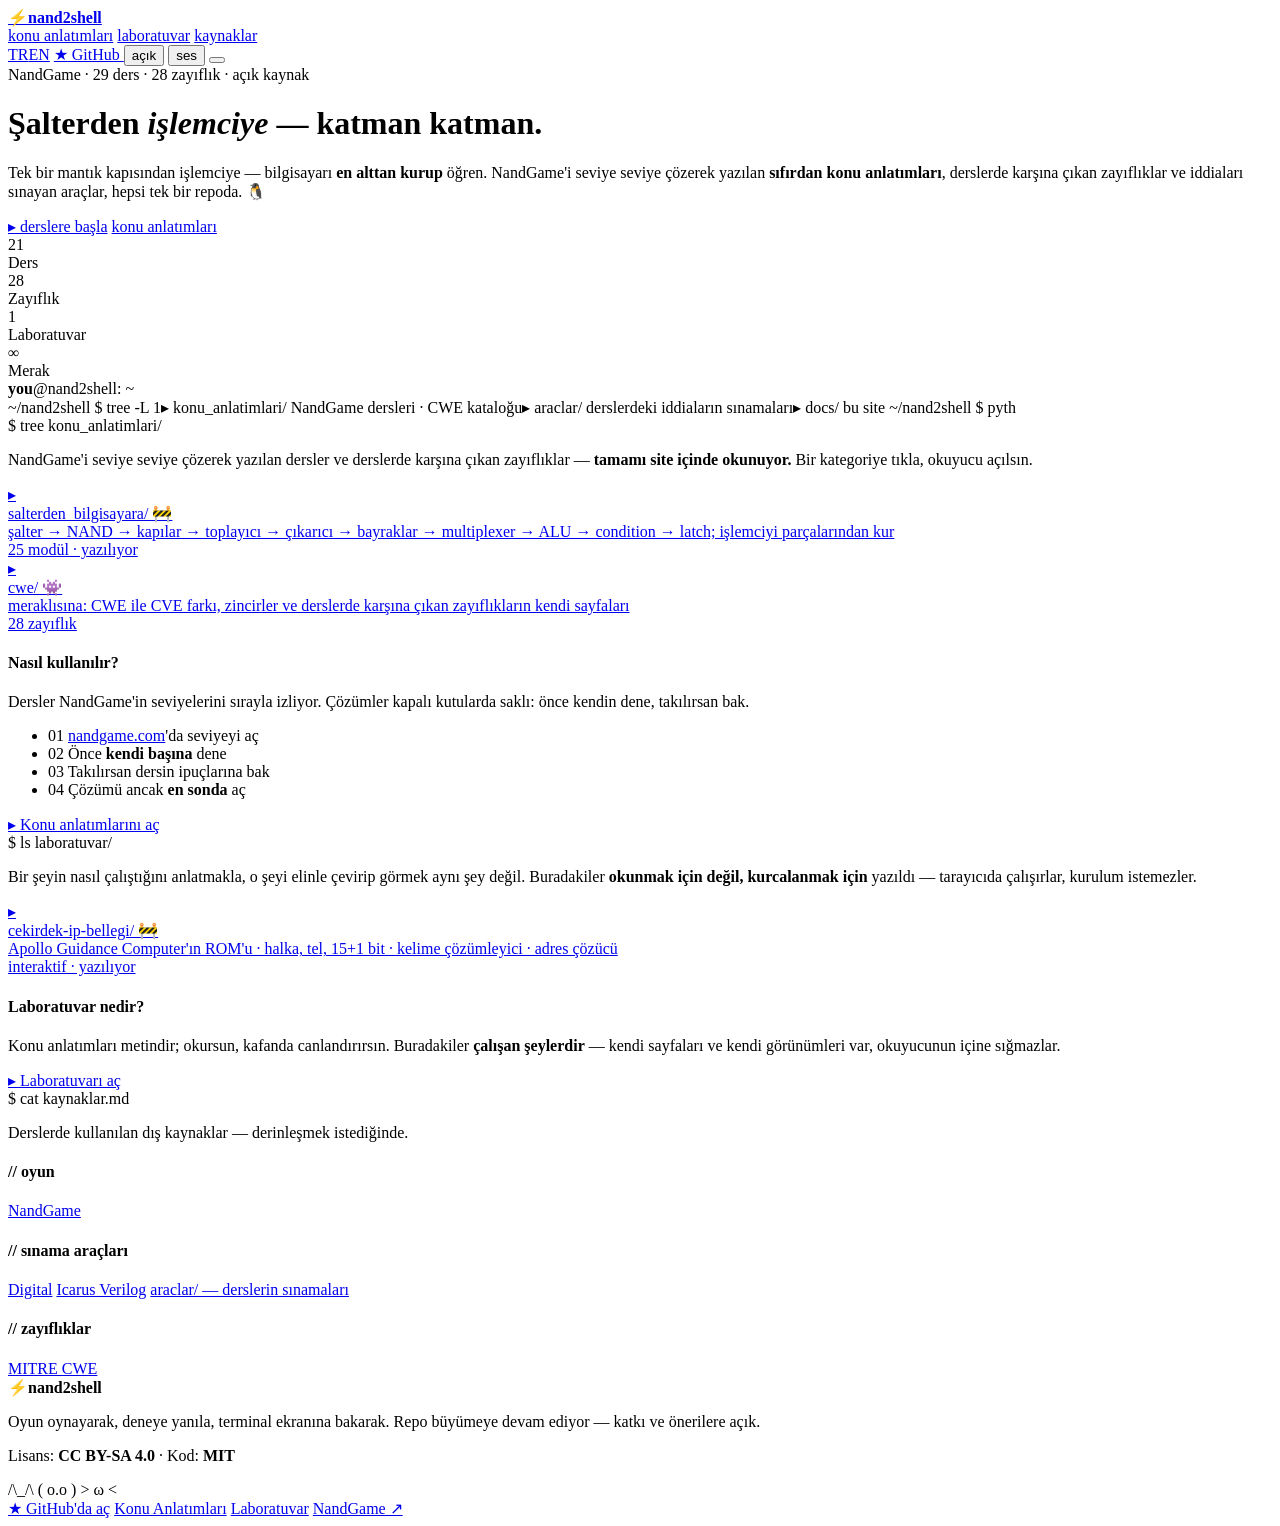
==== docs/index.html @ ea368291 "Processor ünitesinin üçüncü dersi 24 Control Selector'ı ekledim Co-Authored-By: Claude Opus 5.5 <nor" ====
<!DOCTYPE html>
<html lang="tr">
<head>
<meta charset="UTF-8" />
<meta name="viewport" content="width=device-width, initial-scale=1.0" />
<title>nand2shell — terminale bakarak öğren</title>
<meta name="description" content="NandGame'i seviye seviye çözerek şalterden işlemciye giden dersler ve derslerde karşına çıkan zayıflıklar." />
<link rel="preconnect" href="https://fonts.googleapis.com" />
<link rel="preconnect" href="https://fonts.gstatic.com" crossorigin />
<link href="https://fonts.googleapis.com/css2?family=JetBrains+Mono:ital,wght@0,400;0,500;0,600;0,700;0,800;1,400&display=swap" rel="stylesheet" />
<link rel="stylesheet" href="assets/styles.css" />
<script src="assets/theme.js"></script>
</head>
<body>

<!-- ============ NAV ============ -->
<nav class="nav">
  <div class="nav-inner">
    <a class="brand" href="#top">
      <span class="pp">⚡</span><b>nand2shell</b>
    </a>
    <div class="nav-links">
      <a href="#konular">konu&nbsp;anlatımları</a>
      <a href="#laboratuvar">laboratuvar</a>
      <a href="#kaynaklar">kaynaklar</a>
    </div>
    <a class="nav-lang" href="eng/index.html" title="Switch to English"><span class="cur">TR</span><span class="oth">EN</span></a>
    <a class="nav-gh" href="https://github.com/waitaseC137/nand2shell" target="_blank" rel="noopener">
      <span>★</span> GitHub
    </a>
    <button class="theme-btn" id="themeBtn" title="Tema: açık / karanlık"><span class="sw"></span><span class="lbl">açık</span></button>
    <button class="theme-btn sfx-btn" id="sfxBtn" title="Menü sesleri"><span class="sw"></span><span class="lbl">ses</span></button>
    <button class="nav-burger" id="navBurger" aria-label="Menü" aria-expanded="false"><span></span><span></span><span></span></button>
  </div>
</nav>

<!-- ============ HERO ============ -->
<header class="hero" id="top">
  <div class="wrap hero-grid">
    <div class="hero-copy">
      <span class="hero-kicker"><span class="dot"></span> NandGame · 29 ders · 28 zayıflık · açık kaynak</span>
      <h1>Şalterden <em>işlemciye</em> <span class="pp">— katman katman.</span></h1>
      <p class="hero-lede">
        Tek bir mantık kapısından işlemciye — bilgisayarı <b>en alttan kurup</b> öğren.
        NandGame'i seviye seviye çözerek yazılan <b>sıfırdan konu anlatımları</b>, derslerde
        karşına çıkan zayıflıklar ve iddiaları sınayan araçlar, hepsi tek bir repoda. 🐧
      </p>
      <div class="hero-cta">
        <a class="btn btn-primary" href="konular.html#salterden_bilgisayara/00_buradan_basla.md">▸ derslere başla</a>
        <a class="btn btn-ghost" href="#konular">konu anlatımları</a>
      </div>
      <div class="hero-stats">
        <div class="hstat"><div class="n m">21</div><div class="l">Ders</div></div>
        <div class="hstat"><div class="n y">28</div><div class="l">Zayıflık</div></div>
        <div class="hstat"><div class="n g">1</div><div class="l">Laboratuvar</div></div>
        <div class="hstat"><div class="n">∞</div><div class="l">Merak</div></div>
      </div>
    </div>

    <div class="hero-term-wrap">
      <div class="term">
        <div class="term-bar">
          <span class="tl r"></span><span class="tl y"></span><span class="tl g"></span>
          <span class="tt"><b>you</b>@nand2shell: ~</span>
        </div>
        <div class="term-body" id="hero-term"></div>
      </div>
    </div>
  </div>
</header>

<!-- ============ KONU ANLATIMLARI ============ -->
<section class="band band-alt" id="konular">
  <div class="wrap reveal">
    <div class="sec-head"><span class="sig">$</span> <span class="cmd">tree</span> <span class="arg">konu_anlatimlari/</span></div>
    <p class="sec-sub">
      NandGame'i seviye seviye çözerek yazılan dersler ve derslerde karşına çıkan zayıflıklar —
      <b style="color:var(--fg)">tamamı site içinde okunuyor.</b> Bir kategoriye tıkla,
      okuyucu açılsın.
    </p>

    <div class="tree-grid">
      <div class="tree">
        <a class="tree-row" href="konular.html#salterden_bilgisayara/00_buradan_basla.md">
          <div class="nm"><span class="fold">▸</span><div><div class="lbl">salterden_bilgisayara/ 🚧</div><div class="ds">şalter → NAND → kapılar → toplayıcı → çıkarıcı → bayraklar → multiplexer → ALU → condition → latch; işlemciyi parçalarından kur</div></div></div>
          <span class="cnt">25 modül · yazılıyor</span>
        </a>
        <a class="tree-row" href="konular.html#cwe/README.md">
          <div class="nm"><span class="fold">▸</span><div><div class="lbl">cwe/ 👾</div><div class="ds">meraklısına: CWE ile CVE farkı, zincirler ve derslerde karşına çıkan zayıflıkların kendi sayfaları</div></div></div>
          <span class="cnt">28 zayıflık</span>
        </a>
      </div>

      <div class="tree-side">
        <h4>Nasıl kullanılır?</h4>
        <p>Dersler NandGame'in seviyelerini sırayla izliyor. Çözümler kapalı kutularda saklı: önce kendin dene, takılırsan bak.</p>
        <ul>
          <li><span class="b">01</span> <a href="https://nandgame.com" target="_blank" rel="noopener">nandgame.com</a>'da seviyeyi aç</li>
          <li><span class="b">02</span> Önce <b>kendi başına</b> dene</li>
          <li><span class="b">03</span> Takılırsan dersin ipuçlarına bak</li>
          <li><span class="b">04</span> Çözümü ancak <b>en sonda</b> aç</li>
        </ul>
        <a class="btn btn-primary" href="konular.html" style="margin-top:20px;width:100%;justify-content:center">▸ Konu anlatımlarını aç</a>
      </div>
    </div>
  </div>
</section>

<!-- ============ LABORATUVAR ============ -->
<section class="band" id="laboratuvar">
  <div class="wrap reveal">
    <div class="sec-head"><span class="sig">$</span> <span class="cmd">ls</span> <span class="arg">laboratuvar/</span></div>
    <p class="sec-sub">
      Bir şeyin nasıl çalıştığını anlatmakla, o şeyi elinle çevirip görmek aynı şey değil.
      Buradakiler <b style="color:var(--fg)">okunmak için değil, kurcalanmak için</b> yazıldı —
      tarayıcıda çalışırlar, kurulum istemezler.
    </p>

    <div class="tree-grid">
      <div class="tree">
        <a class="tree-row" href="laboratuvar/cekirdek-ip-bellegi/index.html">
          <div class="nm"><span class="fold">▸</span><div>
            <div class="lbl">cekirdek-ip-bellegi/ 🚧</div>
            <div class="ds">Apollo Guidance Computer'ın ROM'u · halka, tel, 15+1 bit · kelime çözümleyici · adres çözücü</div>
          </div></div>
          <span class="cnt">interaktif · yazılıyor</span>
        </a>
      </div>

      <div class="tree-side">
        <h4>Laboratuvar nedir?</h4>
        <p>Konu anlatımları metindir; okursun, kafanda canlandırırsın. Buradakiler <b>çalışan şeylerdir</b> — kendi sayfaları ve kendi görünümleri var, okuyucunun içine sığmazlar.</p>
        <a class="btn btn-primary" href="laboratuvar.html" style="margin-top:20px;width:100%;justify-content:center">▸ Laboratuvarı aç</a>
      </div>
    </div>
  </div>
</section>

<!-- ============ KAYNAKLAR ============ -->
<section class="band band-alt" id="kaynaklar">
  <div class="wrap reveal">
    <div class="sec-head"><span class="sig">$</span> <span class="cmd">cat</span> <span class="arg">kaynaklar.md</span></div>
    <p class="sec-sub">Derslerde kullanılan dış kaynaklar — derinleşmek istediğinde.</p>

    <div class="res-grid">
      <div class="res">
        <h4>// oyun</h4>
        <a href="https://nandgame.com" target="_blank" rel="noopener">NandGame</a>
      </div>
      <div class="res">
        <h4>// sınama araçları</h4>
        <a href="https://github.com/hneemann/Digital" target="_blank" rel="noopener">Digital</a>
        <a href="https://steveicarus.github.io/iverilog/" target="_blank" rel="noopener">Icarus Verilog</a>
        <a href="https://github.com/waitaseC137/nand2shell/tree/main/araclar" target="_blank" rel="noopener">araclar/ — derslerin sınamaları</a>
      </div>
      <div class="res">
        <h4>// zayıflıklar</h4>
        <a href="https://cwe.mitre.org" target="_blank" rel="noopener">MITRE CWE</a>
      </div>
    </div>
  </div>
</section>

<!-- ============ FOOTER ============ -->
<footer class="foot">
  <div class="wrap foot-grid">
    <div>
      <div class="brand"><span class="pp">⚡</span><b>nand2shell</b></div>
      <p>Oyun oynayarak, deneye yanıla, terminal ekranına bakarak. Repo büyümeye devam ediyor — katkı ve önerilere açık.</p>
      <p class="lic">Lisans: <b>CC BY-SA 4.0</b> · Kod: <b>MIT</b></p>
      <div class="foot-cat" id="footCat" aria-hidden="true"></div>
    </div>
    <div class="foot-links">
      <a href="https://github.com/waitaseC137/nand2shell" target="_blank" rel="noopener">★ GitHub'da aç</a>
      <a href="#konular">Konu Anlatımları</a>
      <a href="laboratuvar.html">Laboratuvar</a>
      <a href="https://nandgame.com" target="_blank" rel="noopener">NandGame ↗</a>
    </div>
  </div>
</footer>

<script src="assets/app.js"></script>
<script src="assets/sfx.js"></script>
</body>
</html>
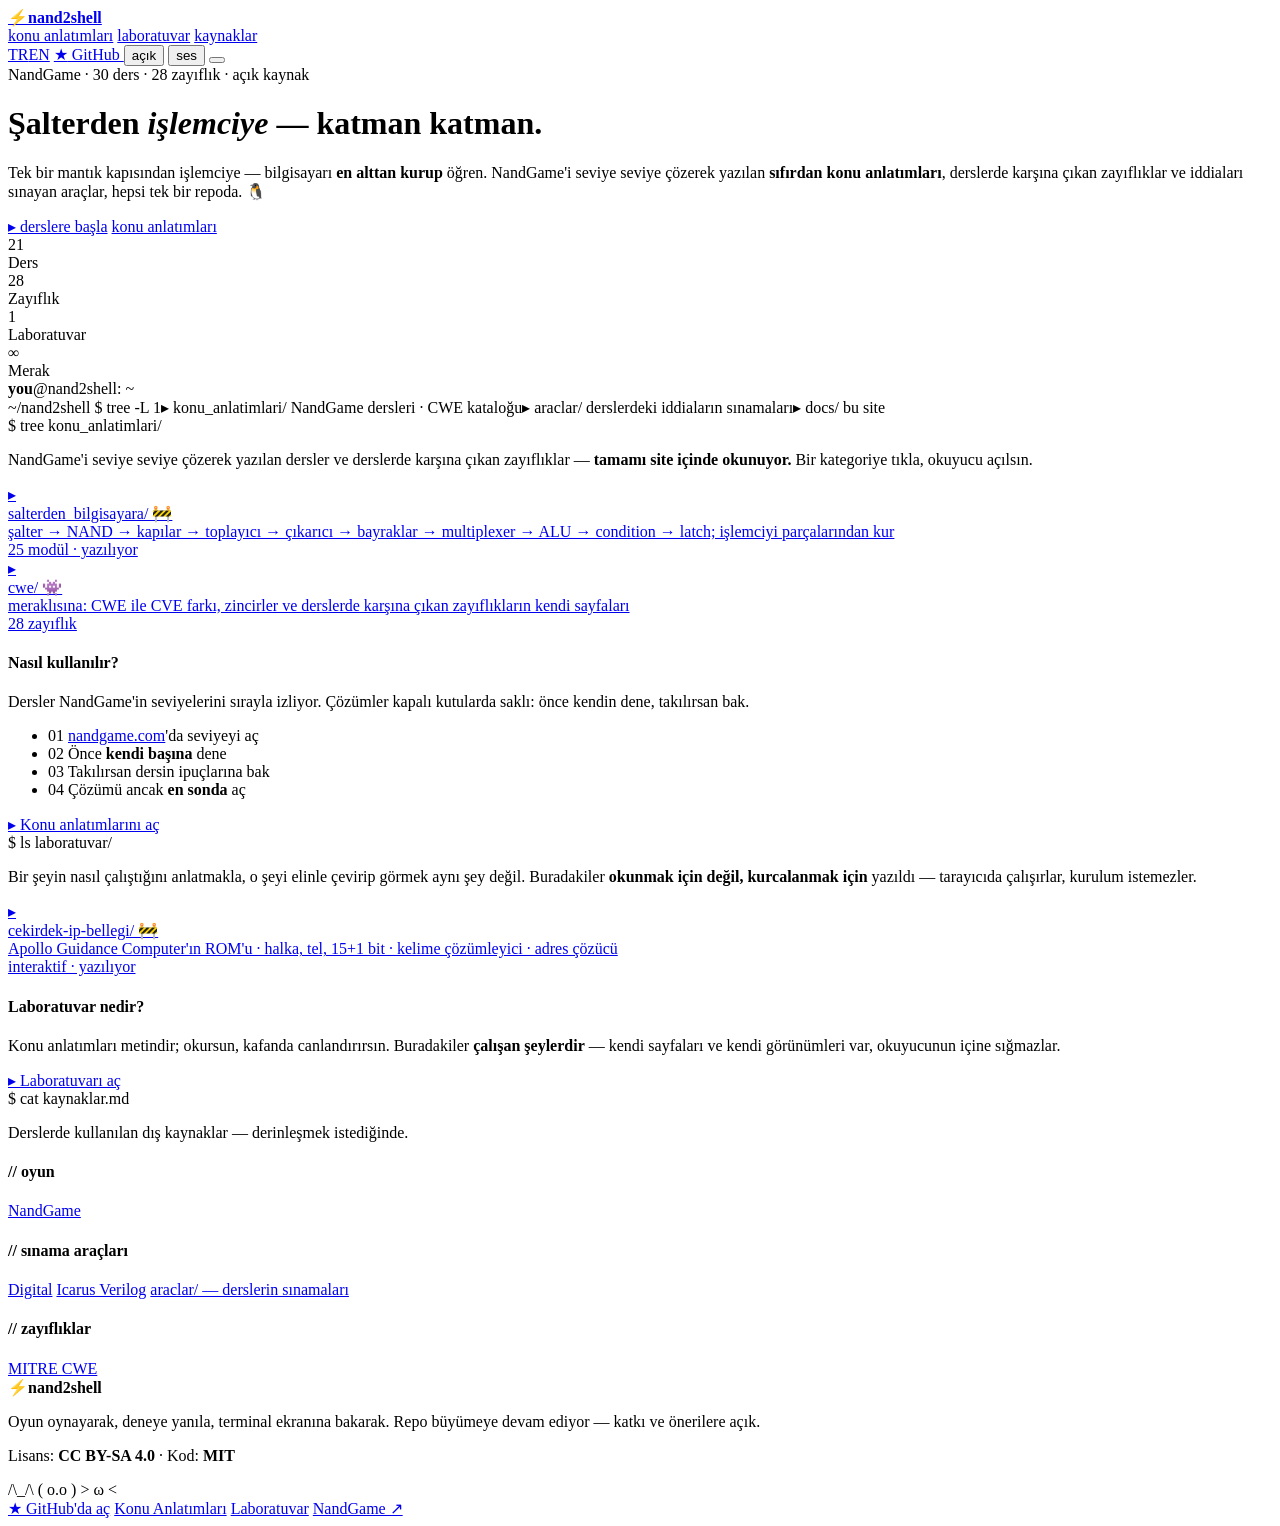
==== commit 1ddb645f: "Processor ünitesinin dördüncü dersi 25 Control Unit'i ekledim Co-Authored-By: Claude Opus 5.5 <norep" ====
--- a/docs/index.html
+++ b/docs/index.html
@@ -38,7 +38,7 @@
 <header class="hero" id="top">
   <div class="wrap hero-grid">
     <div class="hero-copy">
-      <span class="hero-kicker"><span class="dot"></span> NandGame · 29 ders · 28 zayıflık · açık kaynak</span>
+      <span class="hero-kicker"><span class="dot"></span> NandGame · 30 ders · 28 zayıflık · açık kaynak</span>
       <h1>Şalterden <em>işlemciye</em> <span class="pp">— katman katman.</span></h1>
       <p class="hero-lede">
         Tek bir mantık kapısından işlemciye — bilgisayarı <b>en alttan kurup</b> öğren.
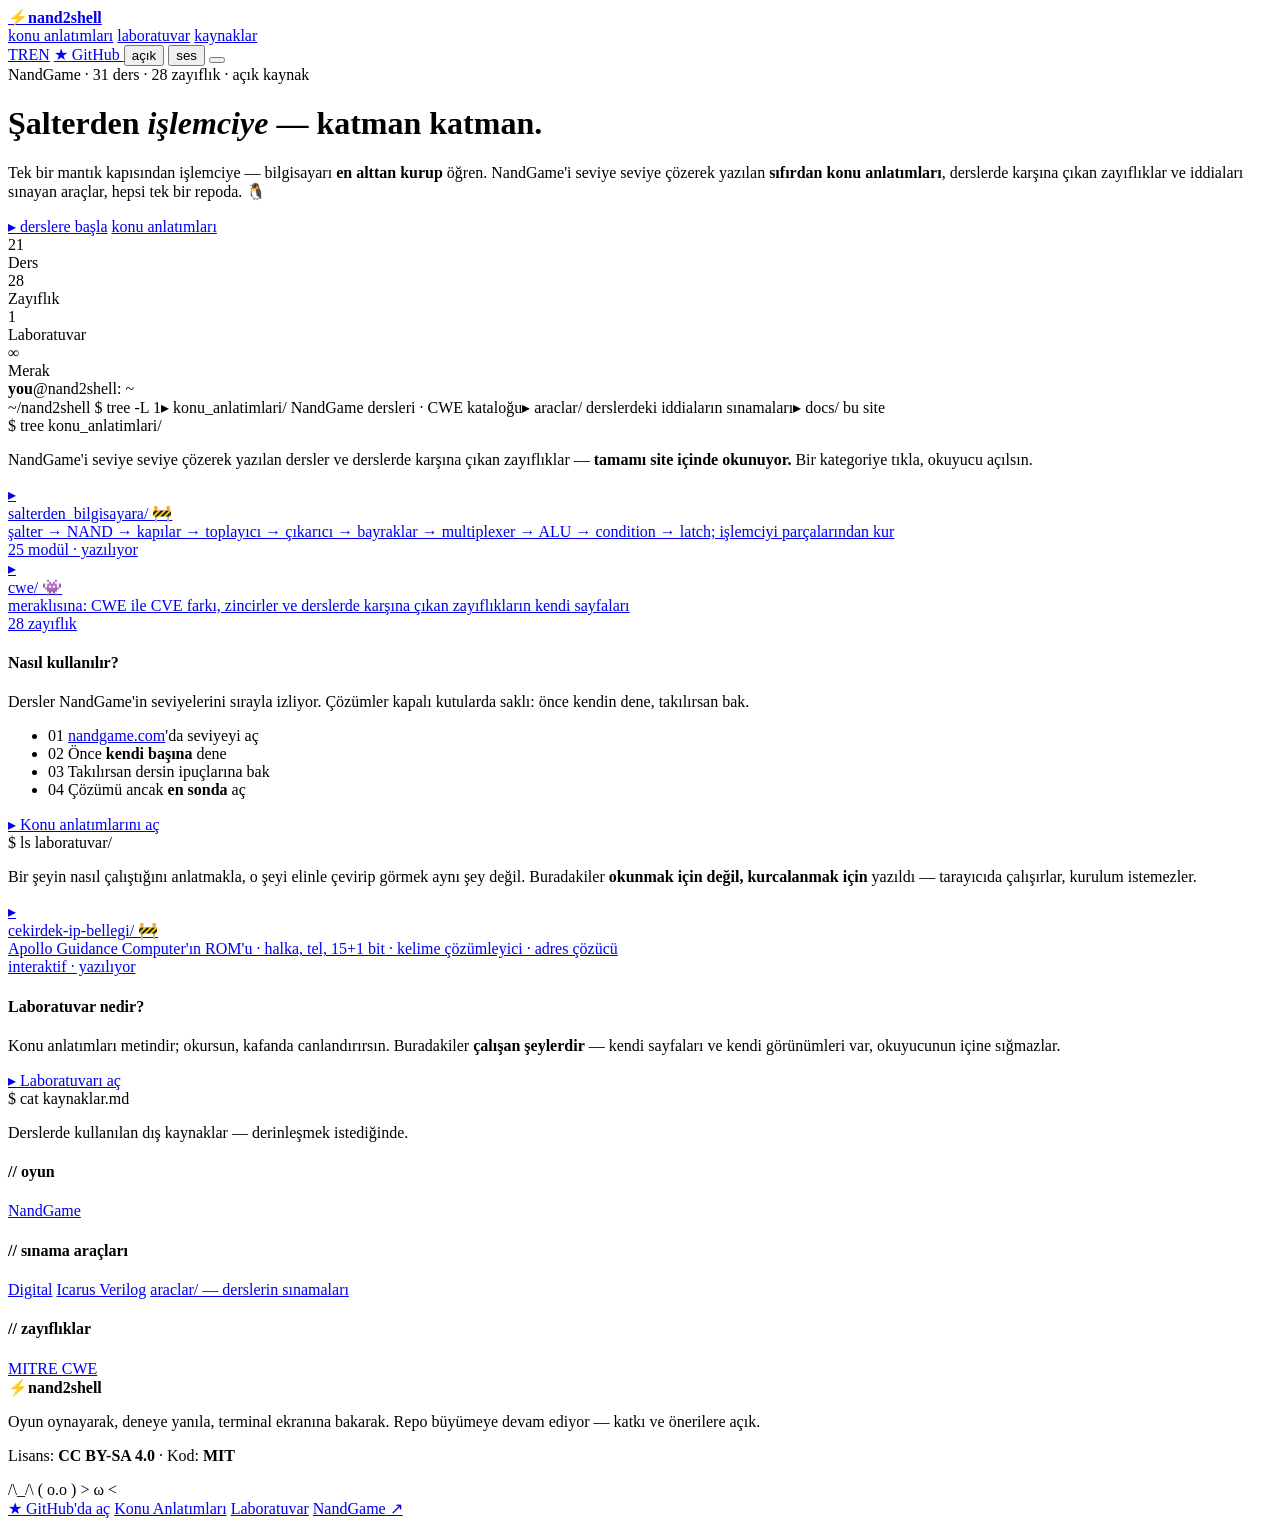
==== commit baa22b10: "Processor ünitesinin beşinci dersi 26 Computer'ı ekledim Co-Authored-By: Claude Opus 5.5 <noreply@an" ====
--- a/docs/index.html
+++ b/docs/index.html
@@ -38,7 +38,7 @@
 <header class="hero" id="top">
   <div class="wrap hero-grid">
     <div class="hero-copy">
-      <span class="hero-kicker"><span class="dot"></span> NandGame · 30 ders · 28 zayıflık · açık kaynak</span>
+      <span class="hero-kicker"><span class="dot"></span> NandGame · 31 ders · 28 zayıflık · açık kaynak</span>
       <h1>Şalterden <em>işlemciye</em> <span class="pp">— katman katman.</span></h1>
       <p class="hero-lede">
         Tek bir mantık kapısından işlemciye — bilgisayarı <b>en alttan kurup</b> öğren.
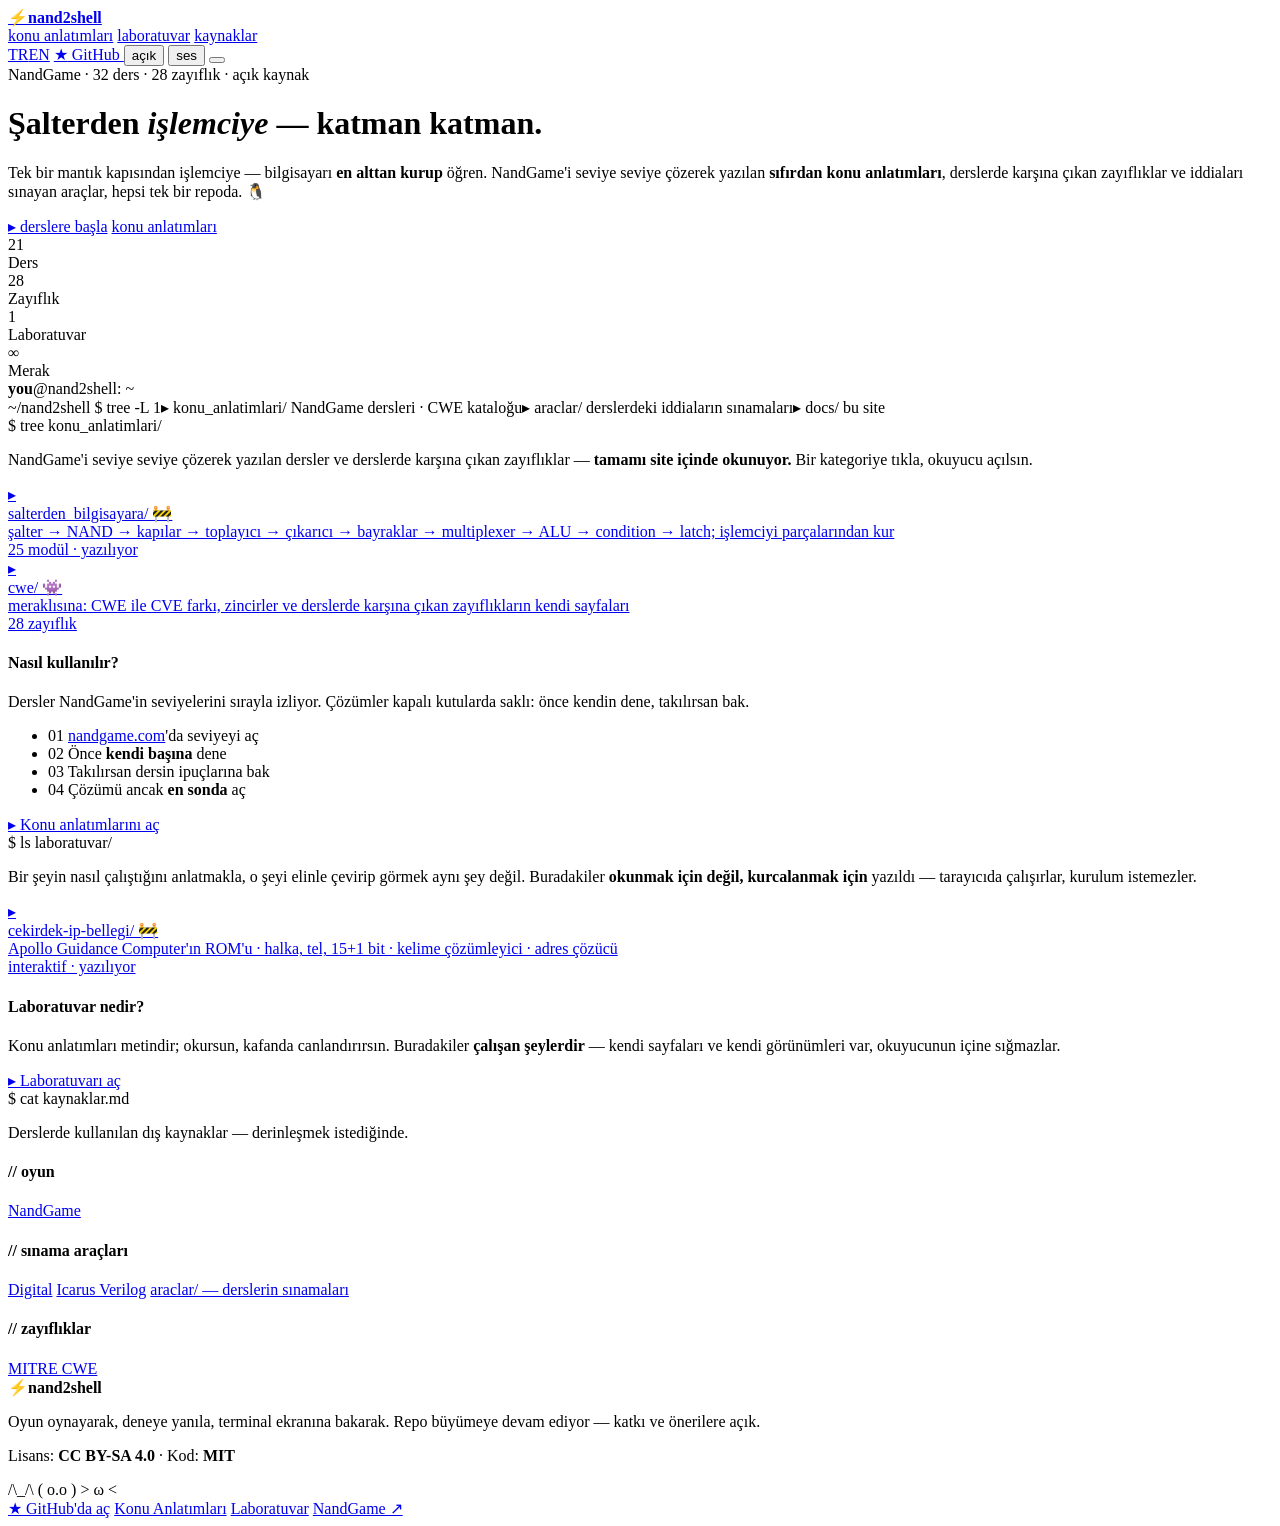
==== commit 77f50d8e: "Processor ünitesinin altıncı dersi 27 Input and Output'u ekledim Co-Authored-By: Claude Opus 5.5 <no" ====
--- a/docs/index.html
+++ b/docs/index.html
@@ -38,7 +38,7 @@
 <header class="hero" id="top">
   <div class="wrap hero-grid">
     <div class="hero-copy">
-      <span class="hero-kicker"><span class="dot"></span> NandGame · 31 ders · 28 zayıflık · açık kaynak</span>
+      <span class="hero-kicker"><span class="dot"></span> NandGame · 32 ders · 28 zayıflık · açık kaynak</span>
       <h1>Şalterden <em>işlemciye</em> <span class="pp">— katman katman.</span></h1>
       <p class="hero-lede">
         Tek bir mantık kapısından işlemciye — bilgisayarı <b>en alttan kurup</b> öğren.
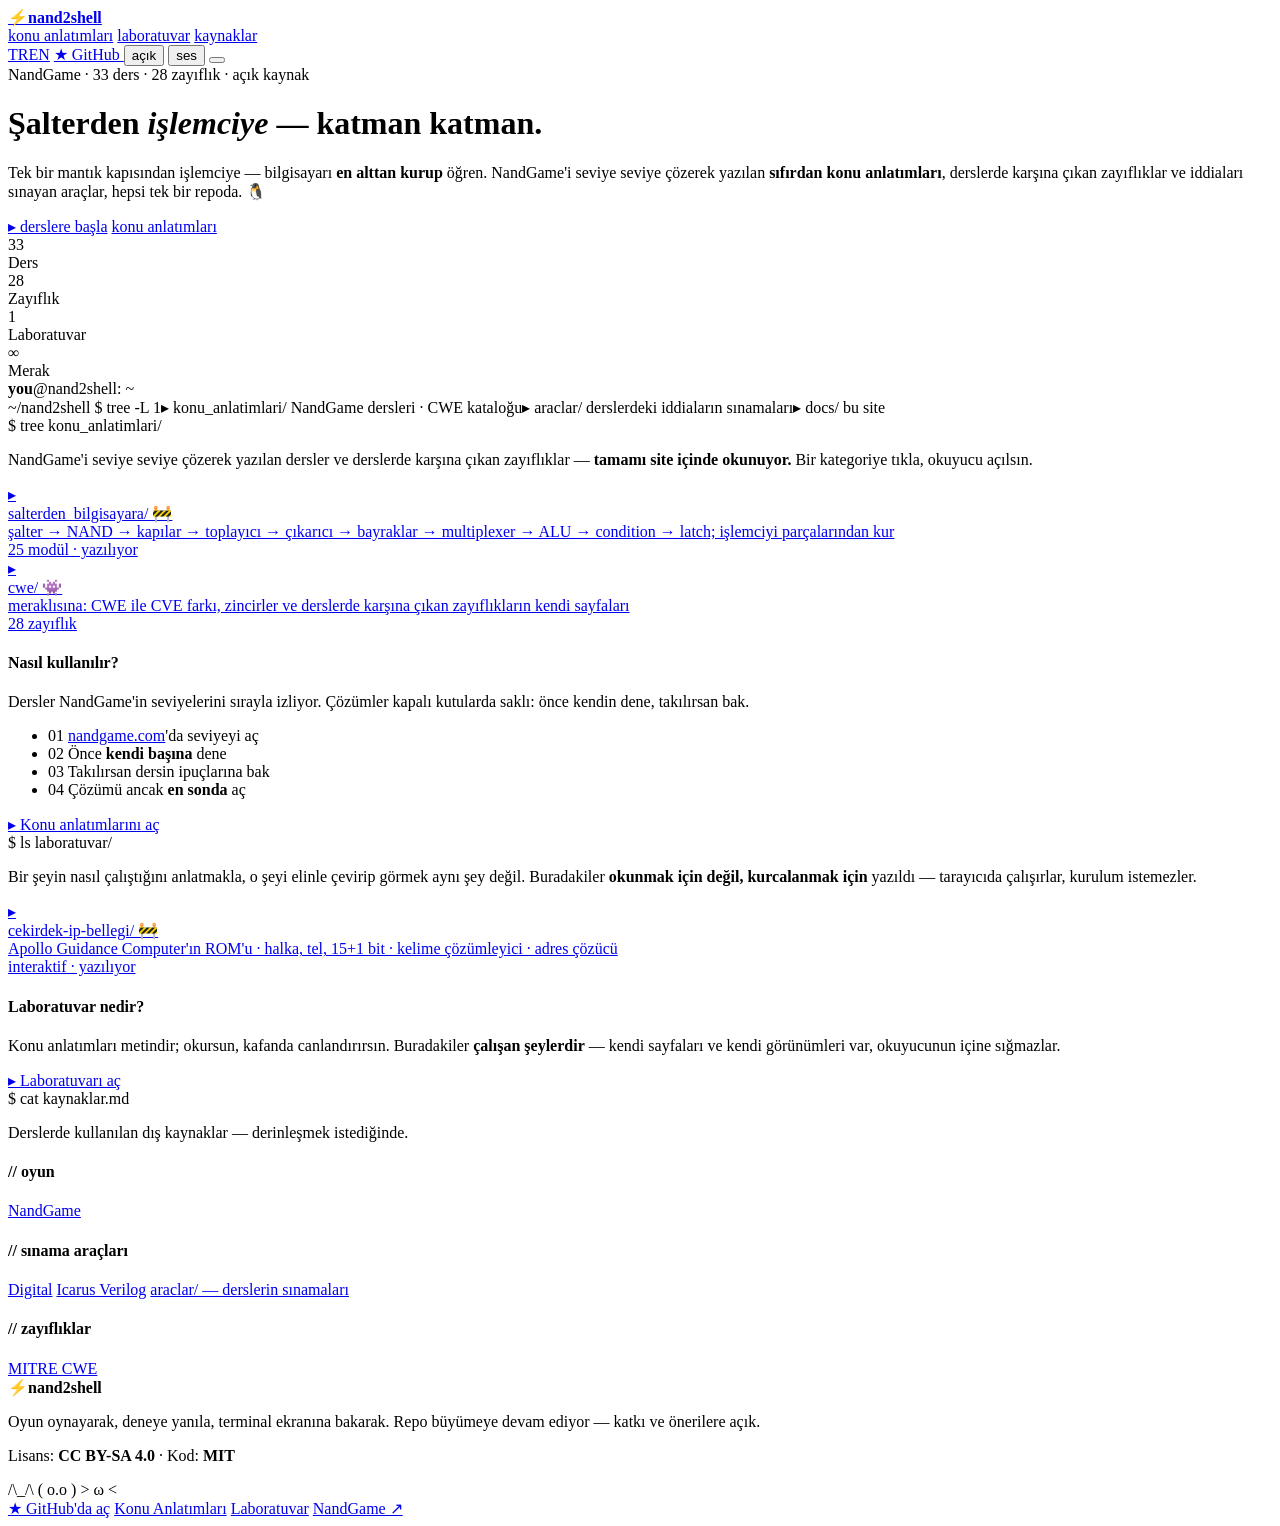
==== commit 33bd3567: "Şalterden Bilgisayara'yı kapatan 27.5 ara dersini ekledim Co-Authored-By: Claude Opus 5.5 <noreply@a" ====
--- a/docs/index.html
+++ b/docs/index.html
@@ -38,7 +38,7 @@
 <header class="hero" id="top">
   <div class="wrap hero-grid">
     <div class="hero-copy">
-      <span class="hero-kicker"><span class="dot"></span> NandGame · 32 ders · 28 zayıflık · açık kaynak</span>
+      <span class="hero-kicker"><span class="dot"></span> NandGame · 33 ders · 28 zayıflık · açık kaynak</span>
       <h1>Şalterden <em>işlemciye</em> <span class="pp">— katman katman.</span></h1>
       <p class="hero-lede">
         Tek bir mantık kapısından işlemciye — bilgisayarı <b>en alttan kurup</b> öğren.
@@ -50,7 +50,7 @@
         <a class="btn btn-ghost" href="#konular">konu anlatımları</a>
       </div>
       <div class="hero-stats">
-        <div class="hstat"><div class="n m">21</div><div class="l">Ders</div></div>
+        <div class="hstat"><div class="n m">33</div><div class="l">Ders</div></div>
         <div class="hstat"><div class="n y">28</div><div class="l">Zayıflık</div></div>
         <div class="hstat"><div class="n g">1</div><div class="l">Laboratuvar</div></div>
         <div class="hstat"><div class="n">∞</div><div class="l">Merak</div></div>
@@ -151,7 +151,7 @@
         <h4>// sınama araçları</h4>
         <a href="https://github.com/hneemann/Digital" target="_blank" rel="noopener">Digital</a>
         <a href="https://steveicarus.github.io/iverilog/" target="_blank" rel="noopener">Icarus Verilog</a>
-        <a href="https://github.com/waitaseC137/nand2shell/tree/main/araclar" target="_blank" rel="noopener">araclar/ — derslerin sınamaları</a>
+        <a href="https://github.com/waitaseC137/nand2shell/tree/main/nandgame/araclar" target="_blank" rel="noopener">araclar/ — derslerin sınamaları</a>
       </div>
       <div class="res">
         <h4>// zayıflıklar</h4>
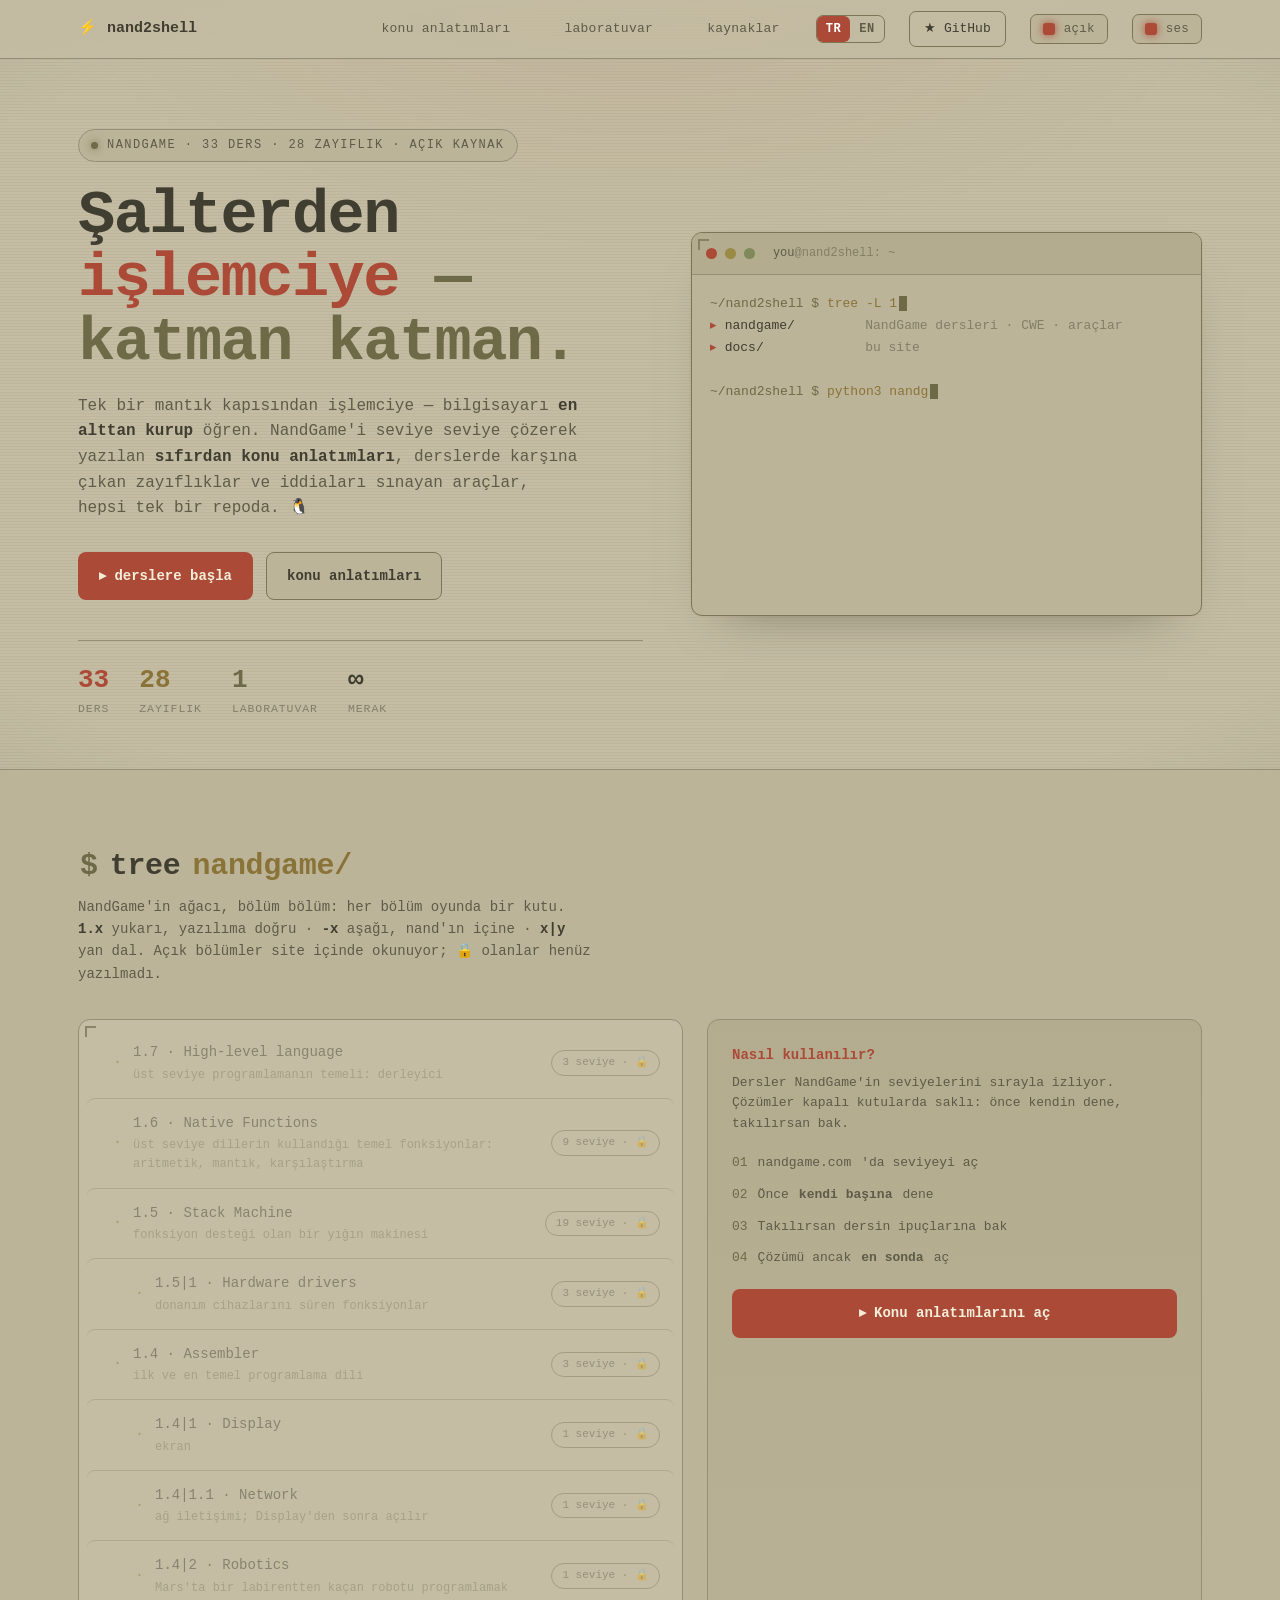
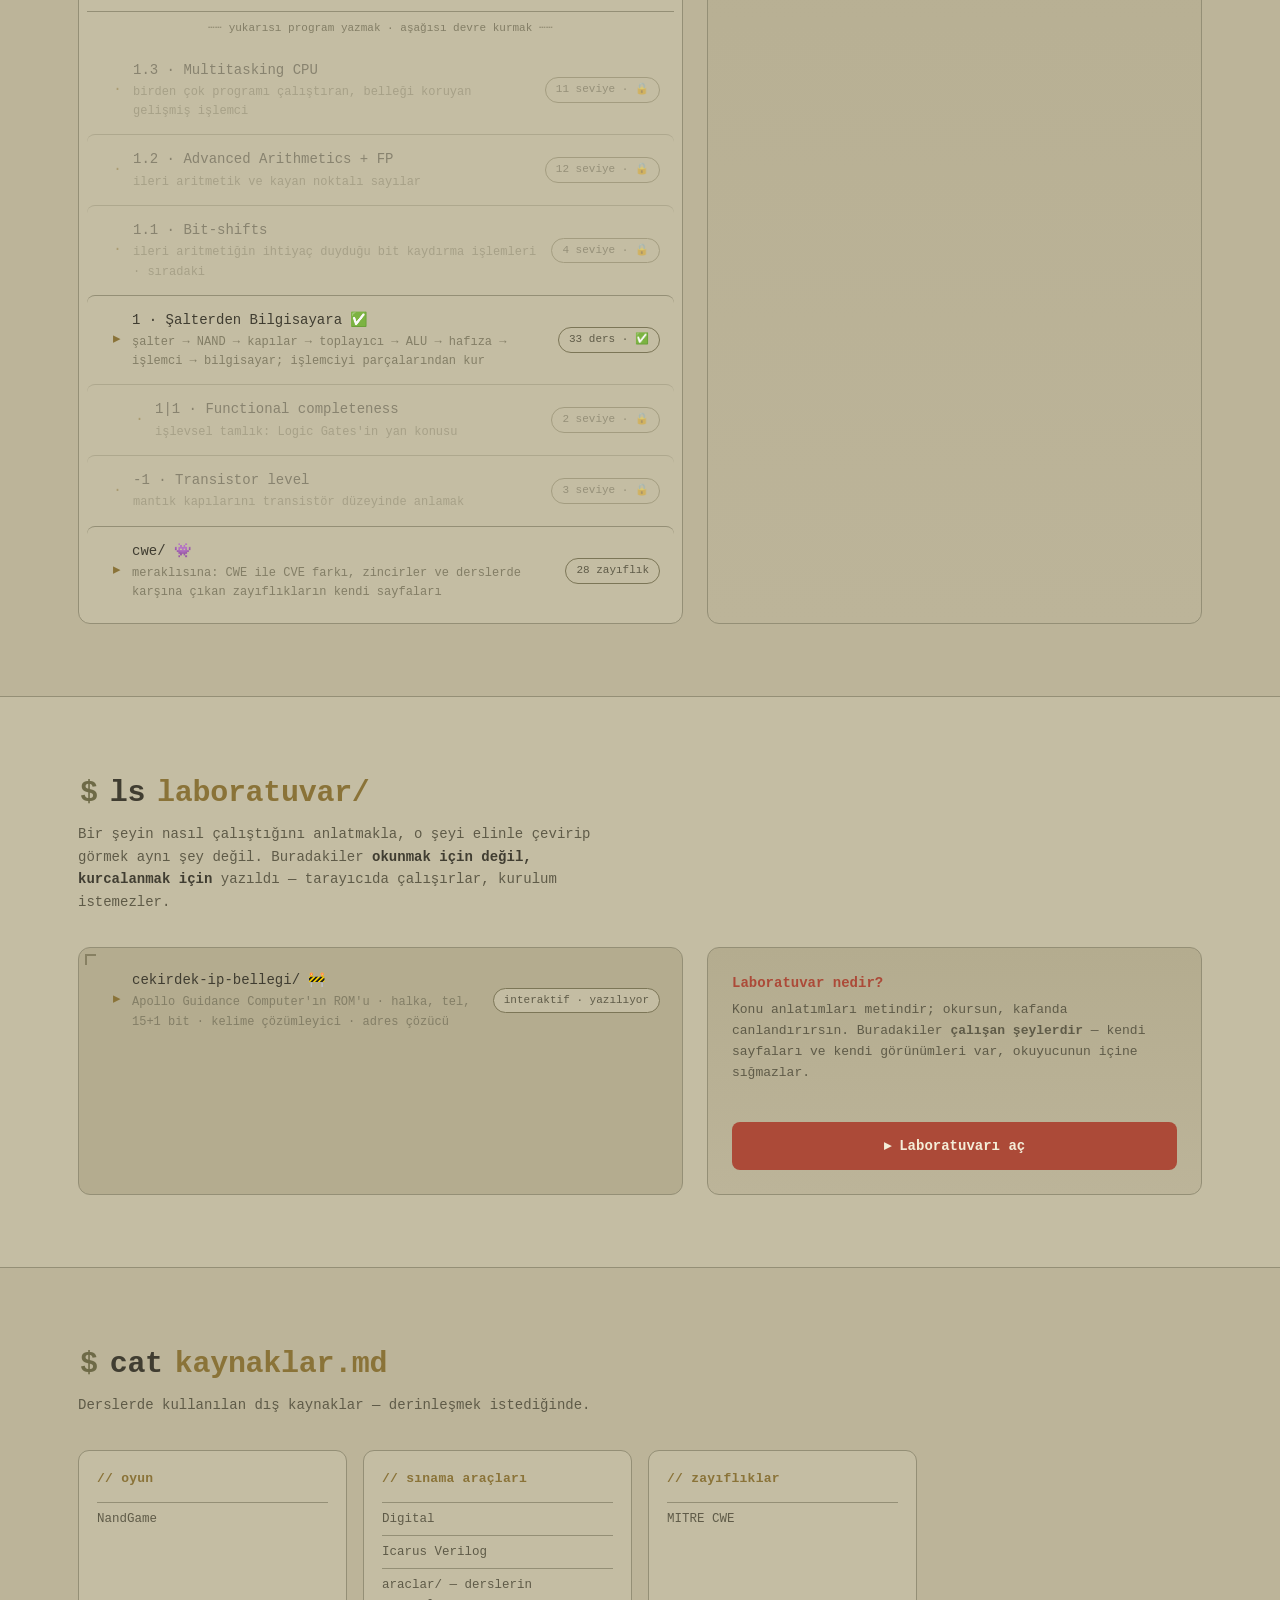
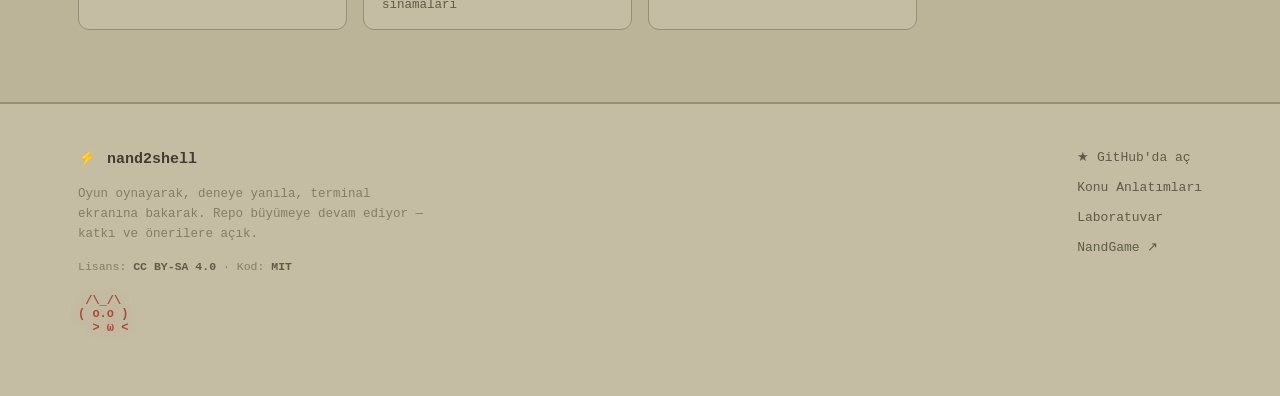
==== commit 643af86a: "Sitenin anasayfasına NandGame bölüm haritasını ekledim Co-Authored-By: Claude Opus 5.5 <noreply@anth" ====
--- a/docs/index.html
+++ b/docs/index.html
@@ -72,19 +72,72 @@
 <!-- ============ KONU ANLATIMLARI ============ -->
 <section class="band band-alt" id="konular">
   <div class="wrap reveal">
-    <div class="sec-head"><span class="sig">$</span> <span class="cmd">tree</span> <span class="arg">konu_anlatimlari/</span></div>
+    <div class="sec-head"><span class="sig">$</span> <span class="cmd">tree</span> <span class="arg">nandgame/</span></div>
     <p class="sec-sub">
-      NandGame'i seviye seviye çözerek yazılan dersler ve derslerde karşına çıkan zayıflıklar —
-      <b style="color:var(--fg)">tamamı site içinde okunuyor.</b> Bir kategoriye tıkla,
-      okuyucu açılsın.
+      NandGame'in ağacı, bölüm bölüm: her bölüm oyunda bir kutu. <b style="color:var(--fg)">1.x</b> yukarı,
+      yazılıma doğru · <b style="color:var(--fg)">-x</b> aşağı, nand'ın içine · <b style="color:var(--fg)">x|y</b> yan dal.
+      Açık bölümler site içinde okunuyor; 🔒 olanlar henüz yazılmadı.
     </p>
 
     <div class="tree-grid">
       <div class="tree">
+        <div class="tree-row locked" aria-disabled="true">
+          <div class="nm"><span class="fold">·</span><div><div class="lbl">1.7 · High-level language</div><div class="ds">üst seviye programlamanın temeli: derleyici</div></div></div>
+          <span class="cnt">3 seviye · 🔒</span>
+        </div>
+        <div class="tree-row locked" aria-disabled="true">
+          <div class="nm"><span class="fold">·</span><div><div class="lbl">1.6 · Native Functions</div><div class="ds">üst seviye dillerin kullandığı temel fonksiyonlar: aritmetik, mantık, karşılaştırma</div></div></div>
+          <span class="cnt">9 seviye · 🔒</span>
+        </div>
+        <div class="tree-row locked" aria-disabled="true">
+          <div class="nm"><span class="fold">·</span><div><div class="lbl">1.5 · Stack Machine</div><div class="ds">fonksiyon desteği olan bir yığın makinesi</div></div></div>
+          <span class="cnt">19 seviye · 🔒</span>
+        </div>
+        <div class="tree-row locked yan" aria-disabled="true">
+          <div class="nm"><span class="fold">·</span><div><div class="lbl">1.5|1 · Hardware drivers</div><div class="ds">donanım cihazlarını süren fonksiyonlar</div></div></div>
+          <span class="cnt">3 seviye · 🔒</span>
+        </div>
+        <div class="tree-row locked" aria-disabled="true">
+          <div class="nm"><span class="fold">·</span><div><div class="lbl">1.4 · Assembler</div><div class="ds">ilk ve en temel programlama dili</div></div></div>
+          <span class="cnt">3 seviye · 🔒</span>
+        </div>
+        <div class="tree-row locked yan" aria-disabled="true">
+          <div class="nm"><span class="fold">·</span><div><div class="lbl">1.4|1 · Display</div><div class="ds">ekran</div></div></div>
+          <span class="cnt">1 seviye · 🔒</span>
+        </div>
+        <div class="tree-row locked yan" aria-disabled="true">
+          <div class="nm"><span class="fold">·</span><div><div class="lbl">1.4|1.1 · Network</div><div class="ds">ağ iletişimi; Display'den sonra açılır</div></div></div>
+          <span class="cnt">1 seviye · 🔒</span>
+        </div>
+        <div class="tree-row locked yan" aria-disabled="true">
+          <div class="nm"><span class="fold">·</span><div><div class="lbl">1.4|2 · Robotics</div><div class="ds">Mars'ta bir labirentten kaçan robotu programlamak</div></div></div>
+          <span class="cnt">1 seviye · 🔒</span>
+        </div>
+        <div class="tree-sep">┄┄ yukarısı program yazmak · aşağısı devre kurmak ┄┄</div>
+        <div class="tree-row locked" aria-disabled="true">
+          <div class="nm"><span class="fold">·</span><div><div class="lbl">1.3 · Multitasking CPU</div><div class="ds">birden çok programı çalıştıran, belleği koruyan gelişmiş işlemci</div></div></div>
+          <span class="cnt">11 seviye · 🔒</span>
+        </div>
+        <div class="tree-row locked" aria-disabled="true">
+          <div class="nm"><span class="fold">·</span><div><div class="lbl">1.2 · Advanced Arithmetics + FP</div><div class="ds">ileri aritmetik ve kayan noktalı sayılar</div></div></div>
+          <span class="cnt">12 seviye · 🔒</span>
+        </div>
+        <div class="tree-row locked" aria-disabled="true">
+          <div class="nm"><span class="fold">·</span><div><div class="lbl">1.1 · Bit-shifts</div><div class="ds">ileri aritmetiğin ihtiyaç duyduğu bit kaydırma işlemleri · sıradaki</div></div></div>
+          <span class="cnt">4 seviye · 🔒</span>
+        </div>
         <a class="tree-row" href="konular.html#salterden_bilgisayara/00_buradan_basla.md">
-          <div class="nm"><span class="fold">▸</span><div><div class="lbl">salterden_bilgisayara/ 🚧</div><div class="ds">şalter → NAND → kapılar → toplayıcı → çıkarıcı → bayraklar → multiplexer → ALU → condition → latch; işlemciyi parçalarından kur</div></div></div>
-          <span class="cnt">25 modül · yazılıyor</span>
+          <div class="nm"><span class="fold">▸</span><div><div class="lbl">1 · Şalterden Bilgisayara ✅</div><div class="ds">şalter → NAND → kapılar → toplayıcı → ALU → hafıza → işlemci → bilgisayar; işlemciyi parçalarından kur</div></div></div>
+          <span class="cnt">33 ders · ✅</span>
         </a>
+        <div class="tree-row locked yan" aria-disabled="true">
+          <div class="nm"><span class="fold">·</span><div><div class="lbl">1|1 · Functional completeness</div><div class="ds">işlevsel tamlık: Logic Gates'in yan konusu</div></div></div>
+          <span class="cnt">2 seviye · 🔒</span>
+        </div>
+        <div class="tree-row locked" aria-disabled="true">
+          <div class="nm"><span class="fold">·</span><div><div class="lbl">-1 · Transistor level</div><div class="ds">mantık kapılarını transistör düzeyinde anlamak</div></div></div>
+          <span class="cnt">3 seviye · 🔒</span>
+        </div>
         <a class="tree-row" href="konular.html#cwe/README.md">
           <div class="nm"><span class="fold">▸</span><div><div class="lbl">cwe/ 👾</div><div class="ds">meraklısına: CWE ile CVE farkı, zincirler ve derslerde karşına çıkan zayıflıkların kendi sayfaları</div></div></div>
           <span class="cnt">28 zayıflık</span>
--- a/docs/assets/styles.css
+++ b/docs/assets/styles.css
@@ -0,0 +1,736 @@
+/* ============================================================
+   linux_learning — terminal landing
+   renk paleti: magenta + sarı + fosfor yeşili (prompt)
+   ============================================================ */
+
+:root {
+  /* NieR:Automata — kum/haki "kağıt terminal" (açık mod) */
+  --bg:        #c4bda3;
+  --bg-1:      #bcb499;
+  --bg-2:      #b4ac8f;
+  --bg-3:      #aaa183;
+  --line:      #948f76;
+  --line-2:    #7c7657;
+
+  /* mürekkep (koyu haki) metin */
+  --fg:        #403d31;
+  --fg-dim:    #5f5b48;
+  --fg-mute:   #837e66;
+
+  /* imza renkleri — neredeyse monokrom + tek kızıl vurgu */
+  --magenta:   #ac4a38;    /* NieR kızılı (tek pop) */
+  --magenta-d: #8c3a2b;
+  --yellow:    #8a7338;    /* gold-olive */
+  --green:     #6e6a47;    /* olive mürekkep (prompt) */
+  --green-d:   #54513a;
+  --cyan:      #5f6b54;    /* muted moss */
+
+  /* zorluk skalası (palet içi) */
+  --d-low:     #7e8a5a;
+  --d-mid:     #9a8a45;
+  --d-high:    #b06a3a;
+  --d-max:     #ac4a38;
+
+  --maxw: 1180px;
+  --mono: 'JetBrains Mono', ui-monospace, 'SF Mono', Menlo, monospace;
+
+  /* CRT / efekt tonu (tema ile değişir) */
+  --scanline:  rgba(40,38,28,0.07);
+  --vig:       rgba(54,49,33,0.20);
+  --glow:      172,74,56;
+  --btn-ink:   #f4eed9;  /* primary buton metni (krem) */
+  --nav-bg:    rgba(196,189,163,0.86);
+}
+
+/* ---------- KARANLIK MOD (NieR "hacking") ---------- */
+html[data-theme="dark"] {
+  --bg:#1e1d16; --bg-1:#24221a; --bg-2:#2b291f; --bg-3:#332f23; --line:#403c2d; --line-2:#565139;
+  --fg:#cfc8ad; --fg-dim:#9d9678; --fg-mute:#6e6852;
+  --magenta:#c75a45; --magenta-d:#a4442f;
+  --yellow:#c7a85a; --green:#b7b083; --green-d:#8f8860; --cyan:#9aa888;
+  --d-low:#b7b083; --d-mid:#c7a85a; --d-high:#cf7a45; --d-max:#c75a45;
+  --scanline: rgba(207,200,173,0.05); --vig: rgba(0,0,0,0.46); --glow:199,90,69;
+  --btn-ink:#1e1d16;
+  --nav-bg: rgba(30,29,22,0.86);
+}
+
+* { box-sizing: border-box; margin: 0; padding: 0; }
+
+html { scroll-behavior: smooth; }
+
+body {
+  font-family: var(--mono);
+  background: var(--bg);
+  color: var(--fg);
+  line-height: 1.6;
+  font-size: 15px;
+  -webkit-font-smoothing: antialiased;
+  text-rendering: optimizeLegibility;
+  overflow-x: hidden;
+}
+
+/* faint scanline + grid texture over whole page */
+body::before {
+  content: "";
+  position: fixed;
+  inset: 0;
+  pointer-events: none;
+  z-index: 1;
+  background:
+    repeating-linear-gradient(0deg, var(--scanline) 0 1px, transparent 1px 3px);
+  opacity: 0.6;
+}
+/* CRT vignette + köşe parıltısı + çok hafif titreşim */
+body::after {
+  content: "";
+  position: fixed;
+  inset: 0;
+  pointer-events: none;
+  z-index: 1;
+  background:
+    radial-gradient(120% 82% at 50% 45%, transparent 56%, var(--vig) 100%),
+    radial-gradient(80% 60% at 50% -8%, rgba(var(--glow),0.07), transparent 60%);
+  animation: crtFlicker 5.5s steps(60) infinite;
+}
+@keyframes crtFlicker {
+  0%,100% { opacity: 1; }
+  47% { opacity: .97; }
+  48% { opacity: .92; }
+  49% { opacity: .99; }
+  72% { opacity: .95; }
+}
+@media (prefers-reduced-motion: reduce){ body::after { animation: none; } }
+
+::selection { background: var(--magenta); color: var(--btn-ink); }
+
+a { color: inherit; text-decoration: none; }
+
+.wrap { max-width: var(--maxw); margin: 0 auto; padding: 0 28px; }
+
+/* ---------- helpers ---------- */
+.mono-label {
+  font-size: 12px;
+  letter-spacing: 0.14em;
+  text-transform: uppercase;
+  color: var(--fg-mute);
+}
+.prompt { color: var(--green); }
+.tilde  { color: var(--cyan); }
+.flag   { color: var(--magenta); }
+
+/* section prompt heading */
+.sec-head {
+  display: flex;
+  align-items: baseline;
+  gap: 12px;
+  margin-bottom: 6px;
+  font-size: clamp(20px, 2.4vw, 30px);
+  font-weight: 700;
+  letter-spacing: -0.01em;
+}
+.sec-head .sig { color: var(--green); font-weight: 800; }
+.sec-head .cmd { color: var(--fg); }
+.sec-head .arg { color: var(--yellow); }
+.sec-sub {
+  color: var(--fg-dim);
+  max-width: 62ch;
+  margin-bottom: 34px;
+  font-size: 14px;
+}
+
+/* ============================================================
+   NAV
+   ============================================================ */
+.nav {
+  position: sticky;
+  top: 0;
+  z-index: 50;
+  background: var(--nav-bg);
+  backdrop-filter: blur(10px);
+  border-bottom: 1px solid var(--line);
+}
+.nav-inner {
+  max-width: var(--maxw);
+  margin: 0 auto;
+  padding: 0 28px;
+  height: 58px;
+  display: flex;
+  align-items: center;
+  gap: 24px;
+}
+.brand { display: flex; align-items: center; gap: 10px; font-weight: 700; }
+.brand .pp { color: var(--green); }
+.brand b { color: var(--fg); }
+.nav-links { display: flex; gap: 22px; margin-left: auto; }
+.nav-links a {
+  color: var(--fg-dim);
+  font-size: 13px;
+  letter-spacing: 0.02em;
+  transition: color .15s;
+}
+.nav-links a:hover { color: var(--magenta); }
+.nav-gh {
+  display: inline-flex; align-items: center; gap: 8px;
+  border: 1px solid var(--line-2);
+  padding: 7px 14px;
+  border-radius: 7px;
+  font-size: 13px;
+  color: var(--fg);
+  transition: all .15s;
+}
+.nav-gh:hover { border-color: var(--green); color: var(--green); }
+/* dil değiştirici (TR/EN) */
+.nav-lang {
+  display: inline-flex; align-items: stretch;
+  flex: 0 0 auto;
+  border: 1px solid var(--line-2);
+  border-radius: 7px;
+  font-size: 12px; font-weight: 700;
+  letter-spacing: .05em;
+  white-space: nowrap;
+  line-height: 1;
+  transition: border-color .15s;
+}
+.nav-lang span {
+  padding: 7px 9px; color: var(--fg);
+  transition: background .15s, color .15s;
+}
+.nav-lang .cur { background: var(--magenta); color: #fff; border-radius: 6px; }
+.nav-lang .oth { color: var(--fg-dim); }
+.nav-lang:hover { border-color: var(--magenta); }
+.nav-lang:hover .oth { color: var(--magenta); }
+@media (max-width: 760px){ .nav-links { display: none; } }
+
+/* ============================================================
+   HERO
+   ============================================================ */
+.hero { position: relative; z-index: 2; padding: 70px 0 50px; }
+.hero-grid {
+  display: grid;
+  grid-template-columns: 1.05fr 0.95fr;
+  gap: 48px;
+  align-items: center;
+}
+@media (max-width: 900px){ .hero-grid { grid-template-columns: 1fr; gap: 34px; } }
+
+.hero-kicker {
+  display: inline-flex; align-items: center; gap: 9px;
+  font-size: 12px; letter-spacing: 0.12em; text-transform: uppercase;
+  color: var(--fg-dim);
+  border: 1px solid var(--line);
+  background: var(--bg-1);
+  padding: 6px 12px; border-radius: 100px;
+  margin-bottom: 22px;
+}
+.hero-kicker .dot {
+  width: 7px; height: 7px; border-radius: 50%;
+  background: var(--green); box-shadow: 0 0 8px var(--green);
+  animation: pulse 2s infinite;
+}
+@keyframes pulse { 0%,100%{opacity:1} 50%{opacity:.35} }
+
+.hero h1 {
+  font-size: clamp(34px, 5.4vw, 62px);
+  line-height: 1.02;
+  letter-spacing: -0.025em;
+  font-weight: 800;
+  margin-bottom: 20px;
+}
+.hero h1 .pp { color: var(--green); }
+.hero h1 em { color: var(--magenta); font-style: normal; }
+.hero h1 u  { color: var(--yellow); text-decoration: none; }
+
+.hero-lede {
+  color: var(--fg-dim);
+  font-size: 16px;
+  max-width: 52ch;
+  margin-bottom: 30px;
+}
+.hero-lede b { color: var(--fg); font-weight: 600; }
+
+.hero-cta { display: flex; flex-wrap: wrap; gap: 13px; }
+.btn {
+  display: inline-flex; align-items: center; gap: 9px;
+  padding: 12px 20px;
+  border-radius: 8px;
+  font-family: var(--mono);
+  font-size: 14px; font-weight: 600;
+  cursor: pointer;
+  border: 1px solid transparent;
+  transition: all .15s;
+}
+.btn-primary {
+  background: var(--magenta);
+  color: var(--btn-ink);
+  box-shadow: 0 0 0 0 rgba(var(--glow),.5);
+}
+.btn-primary:hover { background: var(--magenta-d); box-shadow: 0 0 26px -4px var(--magenta); transform: translateY(-1px); }
+.btn-ghost {
+  background: var(--bg-1);
+  border-color: var(--line-2);
+  color: var(--fg);
+}
+.btn-ghost:hover { border-color: var(--green); color: var(--green); }
+
+.hero-stats {
+  display: flex; gap: 30px; margin-top: 40px;
+  padding-top: 26px; border-top: 1px solid var(--line);
+}
+.hstat .n { font-size: 26px; font-weight: 800; color: var(--fg); line-height: 1; }
+.hstat .n.m { color: var(--magenta); }
+.hstat .n.y { color: var(--yellow); }
+.hstat .n.g { color: var(--green); }
+.hstat .l { font-size: 11.5px; color: var(--fg-mute); letter-spacing: 0.08em; text-transform: uppercase; margin-top: 7px; }
+
+/* ---------- terminal window (hero right) ---------- */
+.term {
+  background: var(--bg-1);
+  border: 1px solid var(--line-2);
+  border-radius: 11px;
+  overflow: hidden;
+  box-shadow: 0 24px 50px -34px rgba(40,36,24,.5), 0 0 0 1px rgba(var(--glow),.05);
+}
+.term-bar {
+  display: flex; align-items: center; gap: 8px;
+  padding: 11px 14px;
+  background: var(--bg-2);
+  border-bottom: 1px solid var(--line);
+}
+.term-bar .tl { width: 11px; height: 11px; border-radius: 50%; }
+.tl.r { background: var(--d-max); } .tl.y { background: var(--d-mid); } .tl.g { background: var(--d-low); }
+.term-bar .tt {
+  margin-left: 10px; font-size: 12px; color: var(--fg-mute);
+}
+.term-bar .tt b { color: var(--fg-dim); font-weight: 500; }
+.term-body {
+  padding: 18px 18px 22px;
+  font-size: 13px;
+  line-height: 1.7;
+  min-height: 340px;
+  white-space: pre-wrap;
+}
+.term-body .line { display: block; }
+.tg { color: var(--green); }
+.tm { color: var(--magenta); }
+.ty { color: var(--yellow); }
+.tc { color: var(--cyan); }
+.td { color: var(--fg-mute); }
+.tw { color: var(--fg); }
+.cursor {
+  display: inline-block; width: 8px; height: 15px;
+  background: var(--green); vertical-align: text-bottom;
+  margin-left: 2px;
+  animation: blink 1s steps(1) infinite;
+}
+@keyframes blink { 50% { opacity: 0; } }
+
+/* ============================================================
+   SECTIONS / BANDS
+   ============================================================ */
+section { position: relative; z-index: 2; }
+.band { padding: 72px 0; }
+.band-alt { background: var(--bg-1); border-block: 1px solid var(--line); }
+
+.copy-btn {
+  font-family: var(--mono); font-size: 12px;
+  color: var(--fg-dim); background: transparent;
+  border: 1px solid var(--line-2); border-radius: 6px;
+  padding: 4px 10px; cursor: pointer; transition: all .15s;
+}
+.copy-btn:hover { color: var(--green); border-color: var(--green); }
+.copy-btn.ok { color: var(--green); border-color: var(--green); }
+/* ============================================================
+   WARGAMES
+   ============================================================ */
+.filter-row { display: flex; flex-wrap: wrap; gap: 10px; margin-bottom: 28px; }
+.chip {
+  font-family: var(--mono); font-size: 12.5px;
+  white-space: nowrap;
+  color: var(--fg-dim);
+  background: var(--bg-2);
+  border: 1px solid var(--line);
+  border-radius: 100px;
+  padding: 7px 15px; cursor: pointer; transition: all .15s;
+}
+.chip:hover { color: var(--fg); border-color: var(--line-2); }
+.chip.on { color: var(--btn-ink); background: var(--green); border-color: var(--green); font-weight: 600; }
+
+.path-rail {
+  display: flex; align-items: center; gap: 8px; flex-wrap: wrap;
+  margin-bottom: 30px; font-size: 12px; color: var(--fg-mute);
+}
+.path-rail .n { color: var(--fg-dim); }
+.path-rail .arr { color: var(--green-d); }
+
+.wg-grid {
+  display: grid;
+  grid-template-columns: repeat(auto-fill, minmax(min(330px, 100%), 1fr));
+  gap: 18px;
+}
+.wg {
+  display: flex; flex-direction: column;
+  background: var(--bg-2);
+  border: 1px solid var(--line);
+  border-radius: 12px;
+  padding: 20px;
+  transition: border-color .18s, transform .18s, box-shadow .18s;
+  position: relative;
+  overflow: hidden;
+}
+.band-alt .wg { background: var(--bg); }
+.wg::after {
+  content: ""; position: absolute; inset: 0 0 auto 0; height: 2px;
+  background: var(--accent, var(--green));
+  opacity: .55; transition: opacity .18s;
+}
+.wg:hover {
+  border-color: var(--line-2);
+  transform: translateY(-3px);
+  box-shadow: 0 18px 40px -32px rgba(40,36,24,.5);
+}
+.wg:hover::after { opacity: 1; box-shadow: 0 0 16px var(--accent); }
+
+.wg-top { display: flex; align-items: baseline; justify-content: space-between; gap: 12px; }
+.wg-name { font-size: 19px; font-weight: 800; letter-spacing: -0.01em; color: var(--fg); }
+.wg-idx { font-size: 12px; color: var(--fg-mute); }
+.wg-desc { font-size: 13px; color: var(--fg-dim); margin: 12px 0 16px; line-height: 1.55; flex: 1; }
+
+.wg-meta { display: flex; gap: 18px; margin-bottom: 14px; }
+.wg-meta .m .v { font-size: 15px; font-weight: 700; color: var(--fg); }
+.wg-meta .m .v .acc { color: var(--accent); }
+.wg-meta .m .k { font-size: 10.5px; color: var(--fg-mute); letter-spacing: .06em; text-transform: uppercase; }
+
+.diff-bar { height: 5px; border-radius: 3px; background: var(--line); overflow: hidden; margin-bottom: 16px; }
+.diff-bar i { display: block; height: 100%; background: var(--accent); border-radius: 3px; }
+
+.tags { display: flex; flex-wrap: wrap; gap: 6px; margin-bottom: 16px; }
+.tag {
+  font-size: 11px; color: var(--fg-dim);
+  background: var(--bg); border: 1px solid var(--line);
+  border-radius: 5px; padding: 3px 8px;
+}
+.band-alt .tag { background: var(--bg-1); }
+
+.wg-foot { display: flex; align-items: center; justify-content: space-between; margin-top: auto; padding-top: 14px; border-top: 1px solid var(--line); }
+.wg-host { font-size: 11px; color: var(--fg-mute); }
+.wg-link { font-size: 12.5px; color: var(--accent); display: inline-flex; align-items: center; gap: 6px; transition: gap .15s; }
+.wg-link:hover { gap: 10px; }
+
+/* ============================================================
+   KONU ANLATIMLARI  (directory tree)
+   ============================================================ */
+.tree-grid { display: grid; grid-template-columns: 1.1fr 0.9fr; gap: 24px; }
+@media (max-width: 880px){ .tree-grid { grid-template-columns: 1fr; } }
+
+.tree {
+  background: var(--bg-2);
+  border: 1px solid var(--line);
+  border-radius: 12px;
+  padding: 8px;
+}
+.band-alt .tree { background: var(--bg); }
+.tree-row {
+  display: grid; grid-template-columns: 1fr auto; align-items: center;
+  gap: 12px;
+  padding: 13px 14px; border-radius: 8px;
+  transition: background .14s;
+  cursor: pointer;
+}
+.tree-row:hover { background: var(--bg-3); }
+.tree-row + .tree-row { border-top: 1px solid var(--line); }
+.tree-row .nm { display: flex; align-items: center; gap: 11px; }
+.tree-row .fold { color: var(--yellow); }
+.tree-row .lbl { color: var(--fg); font-size: 14px; }
+.tree-row .ds  { color: var(--fg-mute); font-size: 12px; margin-top: 2px; }
+.tree-row .cnt {
+  font-size: 11px; color: var(--fg-dim);
+  background: var(--bg); border: 1px solid var(--line-2);
+  border-radius: 100px; padding: 3px 10px; white-space: nowrap;
+}
+.tree-side {
+  background: linear-gradient(180deg, var(--bg-2), var(--bg-1));
+  border: 1px solid var(--line);
+  border-radius: 12px;
+  padding: 24px;
+}
+.tree-side h4 { font-size: 14px; color: var(--magenta); margin-bottom: 6px; }
+.tree-side p { font-size: 13px; color: var(--fg-dim); margin-bottom: 18px; }
+.tree-side ul { list-style: none; display: flex; flex-direction: column; gap: 11px; }
+.tree-side li { display: flex; gap: 10px; font-size: 13px; color: var(--fg-dim); align-items: baseline; }
+.tree-side li .b { color: var(--green); }
+
+/* ============================================================
+   RESOURCES
+   ============================================================ */
+.res-grid { display: grid; grid-template-columns: repeat(auto-fill, minmax(min(240px, 100%), 1fr)); gap: 16px; }
+.res {
+  background: var(--bg-2); border: 1px solid var(--line);
+  border-radius: 11px; padding: 18px 18px 8px;
+}
+.band-alt .res { background: var(--bg); }
+.res h4 { font-size: 13px; color: var(--yellow); margin-bottom: 12px; letter-spacing: .02em; }
+.res a {
+  display: block; font-size: 12.5px; color: var(--fg-dim);
+  padding: 6px 0; border-top: 1px solid var(--line);
+  transition: color .14s, padding-left .14s;
+}
+.res a:hover { color: var(--green); padding-left: 6px; }
+
+/* ============================================================
+   FOOTER
+   ============================================================ */
+.foot { border-top: 1px solid var(--line); padding: 44px 0 60px; position: relative; z-index: 2; }
+.foot-grid { display: flex; align-items: flex-start; justify-content: space-between; gap: 30px; flex-wrap: wrap; }
+.foot .brand { margin-bottom: 12px; }
+.foot p { font-size: 12.5px; color: var(--fg-mute); max-width: 46ch; }
+.foot .lic { font-size: 11.5px; color: var(--fg-mute); margin-top: 14px; }
+.foot .lic b { color: var(--fg-dim); }
+.foot-links { display: flex; flex-direction: column; gap: 9px; }
+.foot-links a { font-size: 13px; color: var(--fg-dim); transition: color .14s; }
+.foot-links a:hover { color: var(--magenta); }
+
+/* reveal on scroll */
+.reveal { opacity: 0; transform: translateY(16px); transition: opacity .6s ease, transform .6s ease; }
+.reveal.in { opacity: 1; transform: none; }
+@media (prefers-reduced-motion: reduce){ .reveal { opacity:1; transform:none; transition:none; } }
+
+/* ============================================================
+   GELİŞTİRMELER — tema, etkileşimli kedi, ilerleme, CRT vb.
+   ============================================================ */
+
+/* sayfa açılış fade'i */
+@keyframes pageIn { from { opacity: 0; } to { opacity: 1; } }
+body { animation: pageIn .45s ease both; }
+@media (prefers-reduced-motion: reduce){ body { animation: none; } }
+
+/* ---------- tema düğmesi (nav) ---------- */
+.theme-btn {
+  display: inline-flex; align-items: center; gap: 9px;
+  border: 1px solid var(--line-2); background: var(--bg-1);
+  color: var(--fg-dim); font-family: var(--mono); font-size: 12.5px;
+  padding: 7px 12px; border-radius: 7px; cursor: pointer;
+  transition: border-color .15s, color .15s;
+}
+.theme-btn:hover { border-color: var(--magenta); color: var(--fg); }
+.theme-btn .sw {
+  width: 12px; height: 12px; border-radius: 3px;
+  background: var(--magenta); box-shadow: 0 0 8px var(--magenta);
+}
+.theme-btn .lbl { letter-spacing: .02em; }
+.theme-btn.off { color: var(--fg-mute); }
+.theme-btn.off .sw { background: transparent; box-shadow: none; border: 1.5px solid var(--fg-mute); }
+
+/* ---------- hamburger (mobil) ---------- */
+.nav-burger {
+  display: none;
+  width: 40px; height: 40px;
+  background: var(--bg-1); border: 1px solid var(--line-2);
+  border-radius: 8px; cursor: pointer;
+  flex-direction: column; align-items: center; justify-content: center; gap: 4px;
+  padding: 0; flex: 0 0 auto;
+}
+.nav-burger span {
+  display: block; width: 17px; height: 2px; border-radius: 2px;
+  background: var(--fg); transition: transform .2s, opacity .2s;
+}
+.nav-inner.open .nav-burger span:nth-child(1) { transform: translateY(6px) rotate(45deg); }
+.nav-inner.open .nav-burger span:nth-child(2) { opacity: 0; }
+.nav-inner.open .nav-burger span:nth-child(3) { transform: translateY(-6px) rotate(-45deg); }
+
+/* ---------- kart 3B tilt ---------- */
+.wg-grid { perspective: 1200px; }
+.wg { transform-style: preserve-3d; will-change: transform; }
+.wg .wg-top, .wg .wg-desc, .wg .wg-name { transform: translateZ(18px); }
+
+/* ---------- footer mini kedi ---------- */
+.foot-cat {
+  font-family: var(--mono); color: var(--magenta); font-weight: 700;
+  white-space: pre; line-height: 1.15; font-size: 12px; margin-top: 18px;
+  text-shadow: 0 0 12px rgba(var(--glow),.3);
+}
+.foot-cat .nm { color: var(--yellow); }
+
+/* ---------- okuma ilerleme çubuğu (okuyucu) ---------- */
+.read-progress {
+  position: fixed; top: 58px; left: 0; height: 2px; width: 0%;
+  background: linear-gradient(90deg, var(--magenta), var(--green));
+  z-index: 49; transition: width .1s linear;
+  box-shadow: 0 0 8px var(--magenta);
+}
+
+/* okuyucu içerik fade */
+.content .reader { animation: pageIn .3s ease both; }
+
+/* ============================================================
+   NieR:Automata MENÜ teması — ters-renkli seçim + kare imleç
+   ============================================================ */
+
+/* nav öğeleri: hover'da koyu bar + kum metin, kayan kare imleç */
+.nav-links a {
+  position: relative;
+  padding: 6px 12px 6px 20px;
+  border-radius: 4px;
+  transition: background .14s, color .14s;
+}
+.nav-links a::before {
+  content: ""; position: absolute; left: 7px; top: 50%;
+  width: 6px; height: 6px; background: var(--magenta);
+  transform: translateY(-50%) scale(0); transform-origin: center;
+  transition: transform .15s ease;
+}
+.nav-links a:hover { background: var(--fg); color: var(--bg); }
+.nav-links a:hover::before { transform: translateY(-50%) scale(1); }
+
+/* ghost buton: NieR inversiyonu */
+.btn-ghost:hover { background: var(--fg); color: var(--bg); border-color: var(--fg); }
+
+/* filtre chip'leri: seçili = ters bar + kare */
+.chip { position: relative; }
+.chip.on {
+  background: var(--fg); color: var(--bg); border-color: var(--fg);
+  padding-left: 24px;
+}
+.chip.on::before {
+  content: ""; position: absolute; left: 11px; top: 50%;
+  width: 6px; height: 6px; background: var(--magenta);
+  transform: translateY(-50%);
+}
+
+/* ana sayfa konu listesi (tree-row): hover = ters bar + kare imleç */
+.tree-row {
+  position: relative; padding-left: 26px;
+  transition: background .14s;
+}
+.tree-row::before {
+  content: ""; position: absolute; left: 12px; top: 22px;
+  width: 7px; height: 7px; background: var(--magenta);
+  transform: scale(0); transform-origin: center; transition: transform .15s ease;
+}
+.tree-row:hover { background: var(--fg); }
+.tree-row:hover::before { transform: scale(1); }
+.tree-row:hover .lbl { color: var(--bg); }
+.tree-row:hover .ds  { color: var(--bg-1); }
+.tree-row:hover .fold { color: var(--bg); }
+.tree-row:hover .cnt { color: var(--bg); border-color: transparent; background: rgba(0,0,0,.18); }
+
+/* bölüm haritası: kilitli satır (henüz yazılmamış bölüm, bağlantı değil) ve yan dal */
+.tree-row.locked { opacity: .45; cursor: default; }
+.tree-row.locked:hover { background: transparent; }
+.tree-row.locked:hover::before { transform: scale(0); }
+.tree-row.locked:hover .lbl { color: var(--fg); }
+.tree-row.locked:hover .ds  { color: var(--fg-mute); }
+.tree-row.locked:hover .fold { color: var(--yellow); }
+.tree-row.locked:hover .cnt { color: var(--fg-dim); border-color: var(--line-2); background: var(--bg); }
+.tree-row.yan { padding-left: 48px; }
+.tree-sep {
+  padding: 8px 14px; text-align: center;
+  font-size: 11px; color: var(--fg-mute);
+  border-top: 1px solid var(--line);
+}
+
+/* framed paneller: NieR köşe çentikleri */
+.term, .tree, .wg, .res, .tree-side, .wg-card {
+  position: relative;
+}
+.term::before, .tree::before, .wg::before {
+  content: ""; position: absolute; top: 6px; left: 6px;
+  width: 9px; height: 9px;
+  border-top: 2px solid var(--line-2); border-left: 2px solid var(--line-2);
+  pointer-events: none; opacity: .8; z-index: 3;
+}
+.term::after, .tree::after {
+  /* not: .wg::after üst aksan çizgisi için kullanılıyor, ona dokunma */
+}
+
+/* section başlığına NieR kare işareti */
+.sec-head { padding-left: 2px; }
+
+/* ============================================================
+   TAŞMA GÜVENLİĞİ — grid/flex min-width:auto taşmasını engelle
+   (her ekran boyutunda güvenli)
+   ============================================================ */
+.hero-grid > *, .tree-grid > * { min-width: 0; }
+.term, .term-body { min-width: 0; }
+.wg, .res { min-width: 0; }
+/* okuyucu: içerik sütunu geniş kod/tablodan taşmasın */
+.docs > *, .content, .content .reader { min-width: 0; }
+.content { overflow-x: hidden; }
+
+/* ============================================================
+   MOBİL / TELEFON  (≤ 760px)
+   ============================================================ */
+@media (max-width: 760px) {
+  body { -webkit-text-size-adjust: 100%; }
+
+  /* ---- nav: hamburger menü ---- */
+  .nav-inner { padding: 0 14px; gap: 8px; }
+  .nav-burger { display: flex; order: 5; }
+
+  .nav-links {
+    position: absolute; top: 57px; left: 0; right: 0;
+    flex-direction: column; gap: 4px;
+    margin: 0; padding: 8px;
+    background: var(--nav-bg); backdrop-filter: blur(12px);
+    border-bottom: 1px solid var(--line);
+    box-shadow: 0 20px 40px -24px rgba(0,0,0,.5);
+    display: none;
+  }
+  .nav-inner.open .nav-links { display: flex; }
+  .nav-links a {
+    padding: 14px 16px; font-size: 16px;
+    border-radius: 7px; width: 100%;
+  }
+
+  /* sağ kontrol kümesi: tek sıra, sabit 38px kare, eşit aralık — üst üste binmez */
+  .brand { min-width: 0; flex: 1 1 auto; overflow: hidden; }
+  .brand b { overflow: hidden; text-overflow: ellipsis; white-space: nowrap; }
+
+  .nav-lang, .nav-gh, .theme-btn, .sfx-btn, .nav-burger { flex: 0 0 auto; }
+  .nav-lang { order: 1; margin-left: auto; height: 38px; }
+  .nav-lang span { display: inline-flex; align-items: center; padding: 0 9px; }
+  .nav-gh { order: 2; padding: 0; width: 38px; height: 38px; justify-content: center; font-size: 0; gap: 0; }
+  .nav-gh span { font-size: 15px; }
+  .theme-btn { order: 3; padding: 0; width: 38px; height: 38px; justify-content: center; }
+  .theme-btn .lbl { display: none; }
+  .sfx-btn { order: 4; }
+  .nav-burger { order: 5; width: 38px; height: 38px; }
+
+  /* ---- genel boşluk ---- */
+  .wrap { padding: 0 20px; }
+  .band { padding: 52px 0; }
+  .hero { padding: 44px 0 36px; }
+
+  /* ---- hero ---- */
+  .hero-kicker { font-size: 11px; padding: 6px 11px; }
+  .hero-lede { font-size: 15px; }
+  .hero-cta .btn { flex: 1 1 auto; justify-content: center; }
+  .hero-stats { gap: 0; justify-content: space-between; }
+  .hstat { flex: 1; }
+  .hstat .n { font-size: 22px; }
+  .hstat .l { font-size: 10px; }
+
+  /* ---- terminal: yatay taşmayı engelle ---- */
+  .term-body { font-size: 12px; padding: 16px 14px 18px; min-height: 0; overflow-x: auto; }
+
+  /* ---- wargame kartları ---- */
+  .wg { padding: 18px; }
+  .wg-name { font-size: 18px; }
+
+  /* ---- konu ağacı yan paneli ---- */
+  .tree-side { padding: 20px; }
+
+  /* ---- footer ---- */
+  .foot { padding: 36px 0 48px; }
+  .foot-grid { flex-direction: column; gap: 24px; }
+
+  /* dokunmada hover-inversiyonu yapışmasın */
+  .nav-links a:active { background: var(--fg); color: var(--bg); }
+}
+
+@media (max-width: 420px) {
+  .hero h1 { font-size: 30px; }
+  .sec-head { font-size: 19px; flex-wrap: wrap; }
+  .hero-stats { flex-wrap: wrap; gap: 14px 0; }
+  .hstat { flex: 0 0 50%; }
+}
+
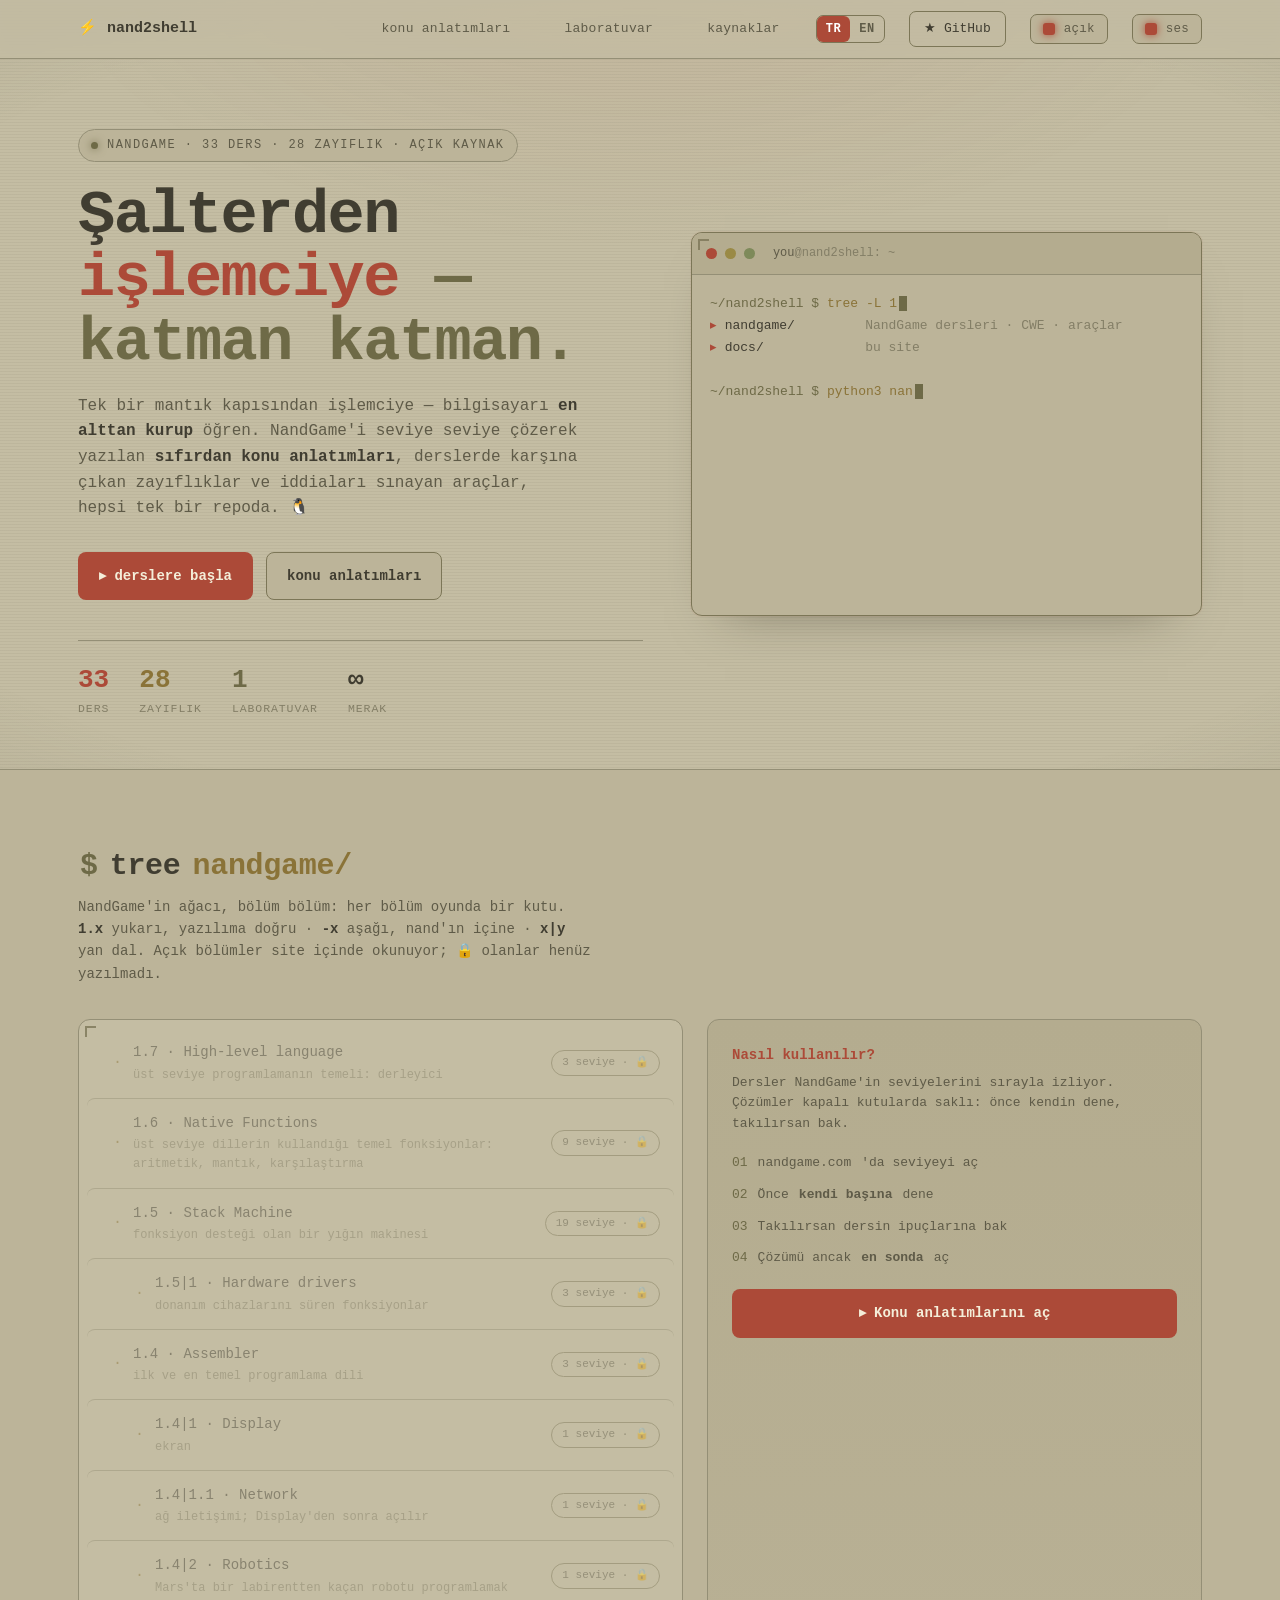
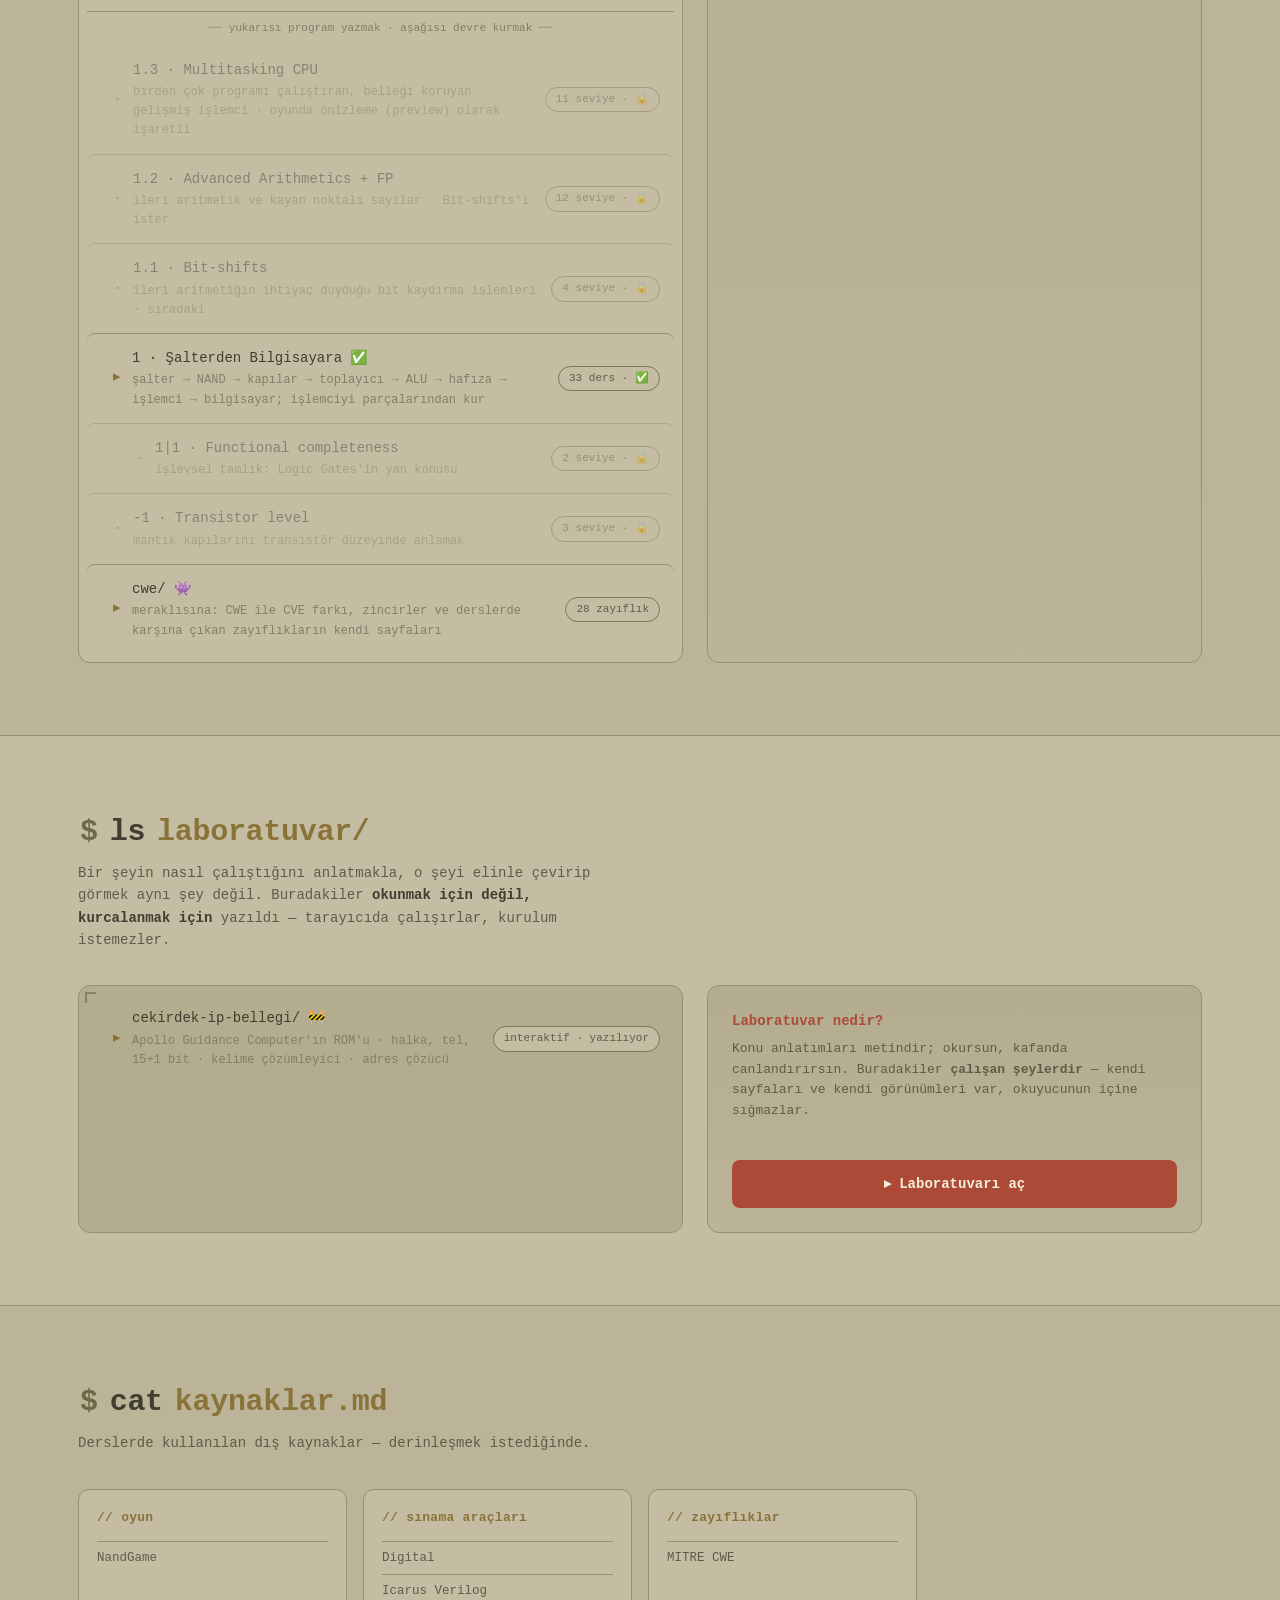
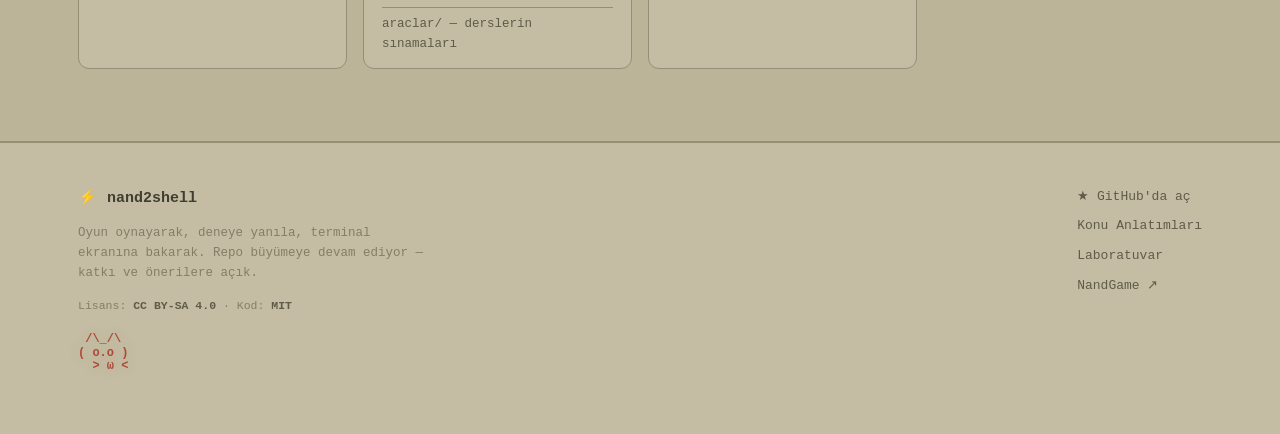
==== commit b9035484: "27.5'teki iki cümleyi, arama ipucunu ve anasayfanın telefon görünümünü düzelttim Co-Authored-By: Cla" ====
--- a/docs/index.html
+++ b/docs/index.html
@@ -83,48 +83,48 @@
       <div class="tree">
         <div class="tree-row locked" aria-disabled="true">
           <div class="nm"><span class="fold">·</span><div><div class="lbl">1.7 · High-level language</div><div class="ds">üst seviye programlamanın temeli: derleyici</div></div></div>
-          <span class="cnt">3 seviye · 🔒</span>
+          <span class="cnt">3<span class="birim"> seviye</span> · 🔒</span>
         </div>
         <div class="tree-row locked" aria-disabled="true">
           <div class="nm"><span class="fold">·</span><div><div class="lbl">1.6 · Native Functions</div><div class="ds">üst seviye dillerin kullandığı temel fonksiyonlar: aritmetik, mantık, karşılaştırma</div></div></div>
-          <span class="cnt">9 seviye · 🔒</span>
+          <span class="cnt">9<span class="birim"> seviye</span> · 🔒</span>
         </div>
         <div class="tree-row locked" aria-disabled="true">
           <div class="nm"><span class="fold">·</span><div><div class="lbl">1.5 · Stack Machine</div><div class="ds">fonksiyon desteği olan bir yığın makinesi</div></div></div>
-          <span class="cnt">19 seviye · 🔒</span>
+          <span class="cnt">19<span class="birim"> seviye</span> · 🔒</span>
         </div>
         <div class="tree-row locked yan" aria-disabled="true">
           <div class="nm"><span class="fold">·</span><div><div class="lbl">1.5|1 · Hardware drivers</div><div class="ds">donanım cihazlarını süren fonksiyonlar</div></div></div>
-          <span class="cnt">3 seviye · 🔒</span>
+          <span class="cnt">3<span class="birim"> seviye</span> · 🔒</span>
         </div>
         <div class="tree-row locked" aria-disabled="true">
           <div class="nm"><span class="fold">·</span><div><div class="lbl">1.4 · Assembler</div><div class="ds">ilk ve en temel programlama dili</div></div></div>
-          <span class="cnt">3 seviye · 🔒</span>
+          <span class="cnt">3<span class="birim"> seviye</span> · 🔒</span>
         </div>
         <div class="tree-row locked yan" aria-disabled="true">
           <div class="nm"><span class="fold">·</span><div><div class="lbl">1.4|1 · Display</div><div class="ds">ekran</div></div></div>
-          <span class="cnt">1 seviye · 🔒</span>
+          <span class="cnt">1<span class="birim"> seviye</span> · 🔒</span>
         </div>
         <div class="tree-row locked yan" aria-disabled="true">
           <div class="nm"><span class="fold">·</span><div><div class="lbl">1.4|1.1 · Network</div><div class="ds">ağ iletişimi; Display'den sonra açılır</div></div></div>
-          <span class="cnt">1 seviye · 🔒</span>
+          <span class="cnt">1<span class="birim"> seviye</span> · 🔒</span>
         </div>
         <div class="tree-row locked yan" aria-disabled="true">
           <div class="nm"><span class="fold">·</span><div><div class="lbl">1.4|2 · Robotics</div><div class="ds">Mars'ta bir labirentten kaçan robotu programlamak</div></div></div>
-          <span class="cnt">1 seviye · 🔒</span>
+          <span class="cnt">1<span class="birim"> seviye</span> · 🔒</span>
         </div>
         <div class="tree-sep">┄┄ yukarısı program yazmak · aşağısı devre kurmak ┄┄</div>
         <div class="tree-row locked" aria-disabled="true">
-          <div class="nm"><span class="fold">·</span><div><div class="lbl">1.3 · Multitasking CPU</div><div class="ds">birden çok programı çalıştıran, belleği koruyan gelişmiş işlemci</div></div></div>
-          <span class="cnt">11 seviye · 🔒</span>
-        </div>
-        <div class="tree-row locked" aria-disabled="true">
-          <div class="nm"><span class="fold">·</span><div><div class="lbl">1.2 · Advanced Arithmetics + FP</div><div class="ds">ileri aritmetik ve kayan noktalı sayılar</div></div></div>
-          <span class="cnt">12 seviye · 🔒</span>
+          <div class="nm"><span class="fold">·</span><div><div class="lbl">1.3 · Multitasking CPU</div><div class="ds">birden çok programı çalıştıran, belleği koruyan gelişmiş işlemci · oyunda önizleme (preview) olarak işaretli</div></div></div>
+          <span class="cnt">11<span class="birim"> seviye</span> · 🔒</span>
+        </div>
+        <div class="tree-row locked" aria-disabled="true">
+          <div class="nm"><span class="fold">·</span><div><div class="lbl">1.2 · Advanced Arithmetics + FP</div><div class="ds">ileri aritmetik ve kayan noktalı sayılar · Bit-shifts'i ister</div></div></div>
+          <span class="cnt">12<span class="birim"> seviye</span> · 🔒</span>
         </div>
         <div class="tree-row locked" aria-disabled="true">
           <div class="nm"><span class="fold">·</span><div><div class="lbl">1.1 · Bit-shifts</div><div class="ds">ileri aritmetiğin ihtiyaç duyduğu bit kaydırma işlemleri · sıradaki</div></div></div>
-          <span class="cnt">4 seviye · 🔒</span>
+          <span class="cnt">4<span class="birim"> seviye</span> · 🔒</span>
         </div>
         <a class="tree-row" href="konular.html#salterden_bilgisayara/00_buradan_basla.md">
           <div class="nm"><span class="fold">▸</span><div><div class="lbl">1 · Şalterden Bilgisayara ✅</div><div class="ds">şalter → NAND → kapılar → toplayıcı → ALU → hafıza → işlemci → bilgisayar; işlemciyi parçalarından kur</div></div></div>
@@ -132,11 +132,11 @@
         </a>
         <div class="tree-row locked yan" aria-disabled="true">
           <div class="nm"><span class="fold">·</span><div><div class="lbl">1|1 · Functional completeness</div><div class="ds">işlevsel tamlık: Logic Gates'in yan konusu</div></div></div>
-          <span class="cnt">2 seviye · 🔒</span>
+          <span class="cnt">2<span class="birim"> seviye</span> · 🔒</span>
         </div>
         <div class="tree-row locked" aria-disabled="true">
           <div class="nm"><span class="fold">·</span><div><div class="lbl">-1 · Transistor level</div><div class="ds">mantık kapılarını transistör düzeyinde anlamak</div></div></div>
-          <span class="cnt">3 seviye · 🔒</span>
+          <span class="cnt">3<span class="birim"> seviye</span> · 🔒</span>
         </div>
         <a class="tree-row" href="konular.html#cwe/README.md">
           <div class="nm"><span class="fold">▸</span><div><div class="lbl">cwe/ 👾</div><div class="ds">meraklısına: CWE ile CVE farkı, zincirler ve derslerde karşına çıkan zayıflıkların kendi sayfaları</div></div></div>
--- a/docs/assets/styles.css
+++ b/docs/assets/styles.css
@@ -626,6 +626,11 @@
   padding: 8px 14px; text-align: center;
   font-size: 11px; color: var(--fg-mute);
   border-top: 1px solid var(--line);
+}
+/* dar ekranda kilitli satırların açıklaması gizlenir: tek açık bölüm (Bölüm 1) ilk ekrana sığsın */
+@media (max-width: 760px) {
+  .tree-row.locked .ds { display: none; }
+  .tree-row.locked .cnt .birim { display: none; }  /* "11 seviye · 🔒" → "11 · 🔒": ada yer açılsın */
 }
 
 /* framed paneller: NieR köşe çentikleri */
